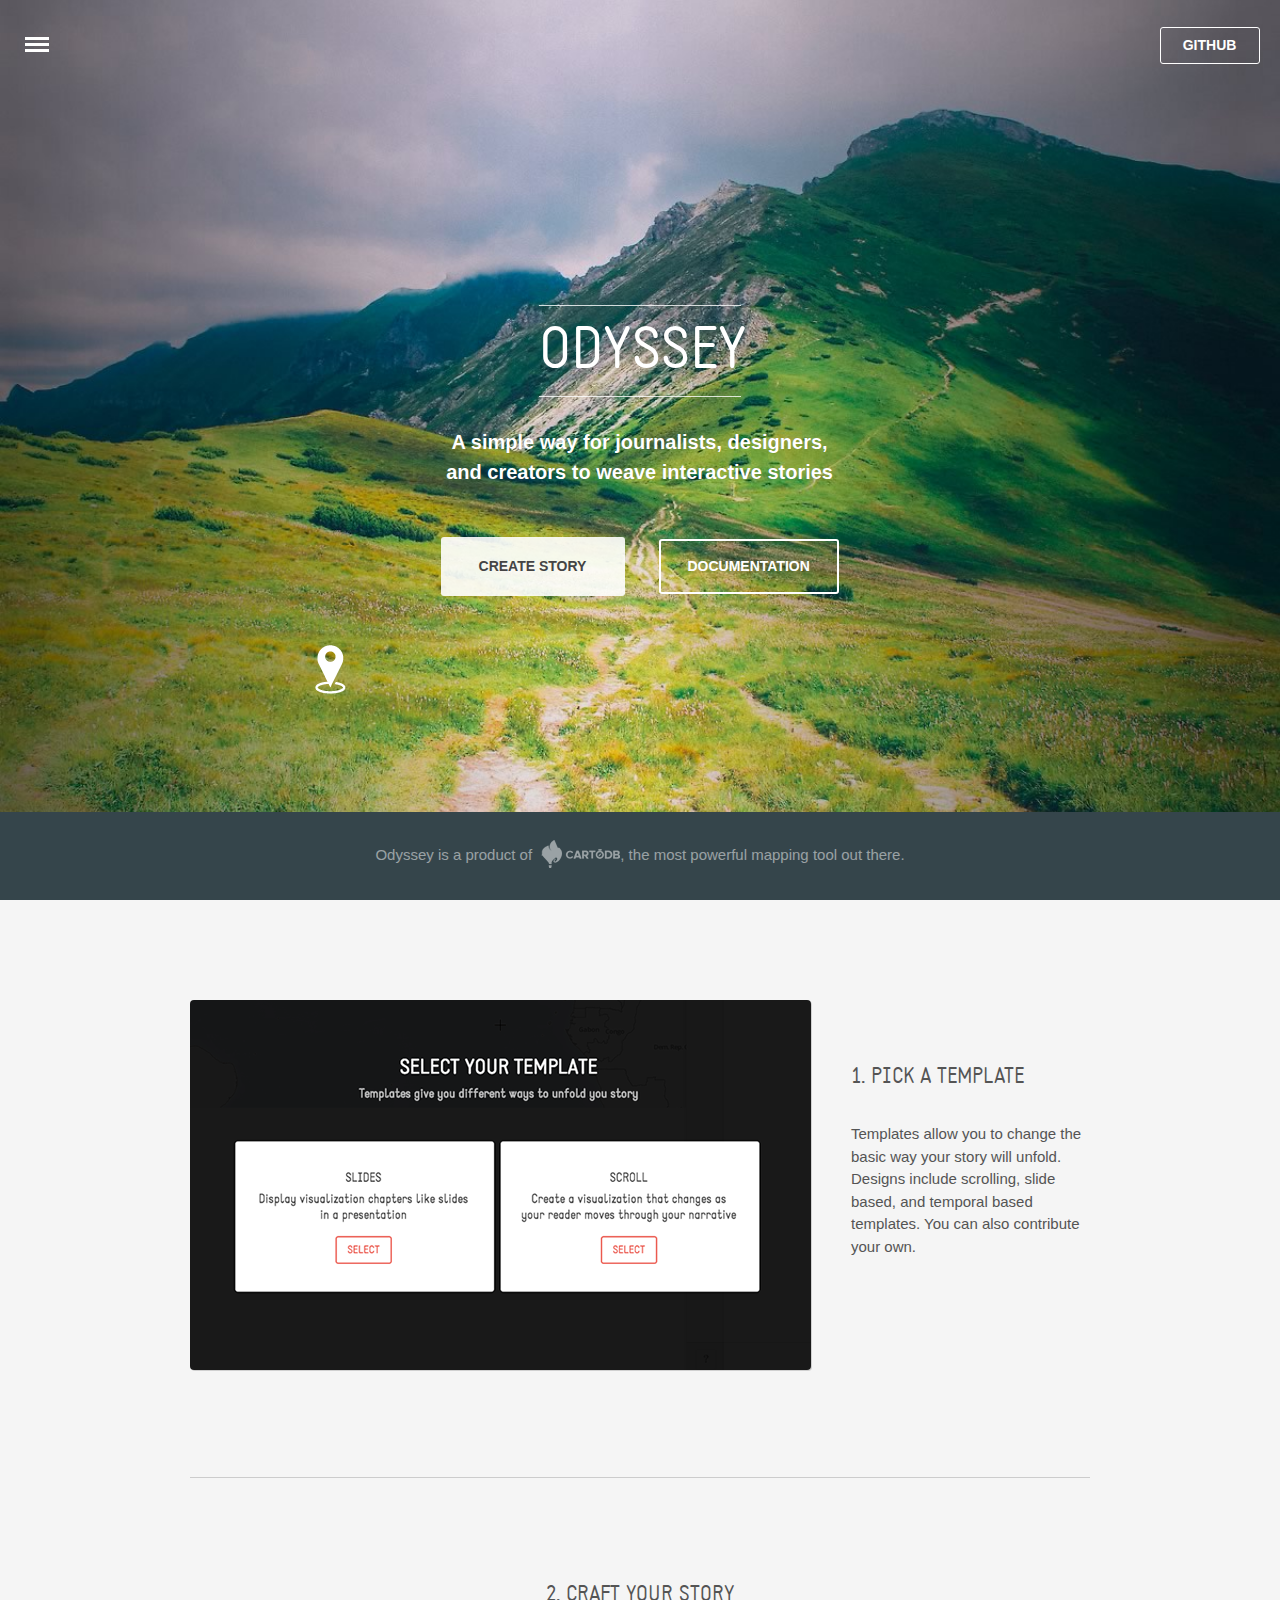
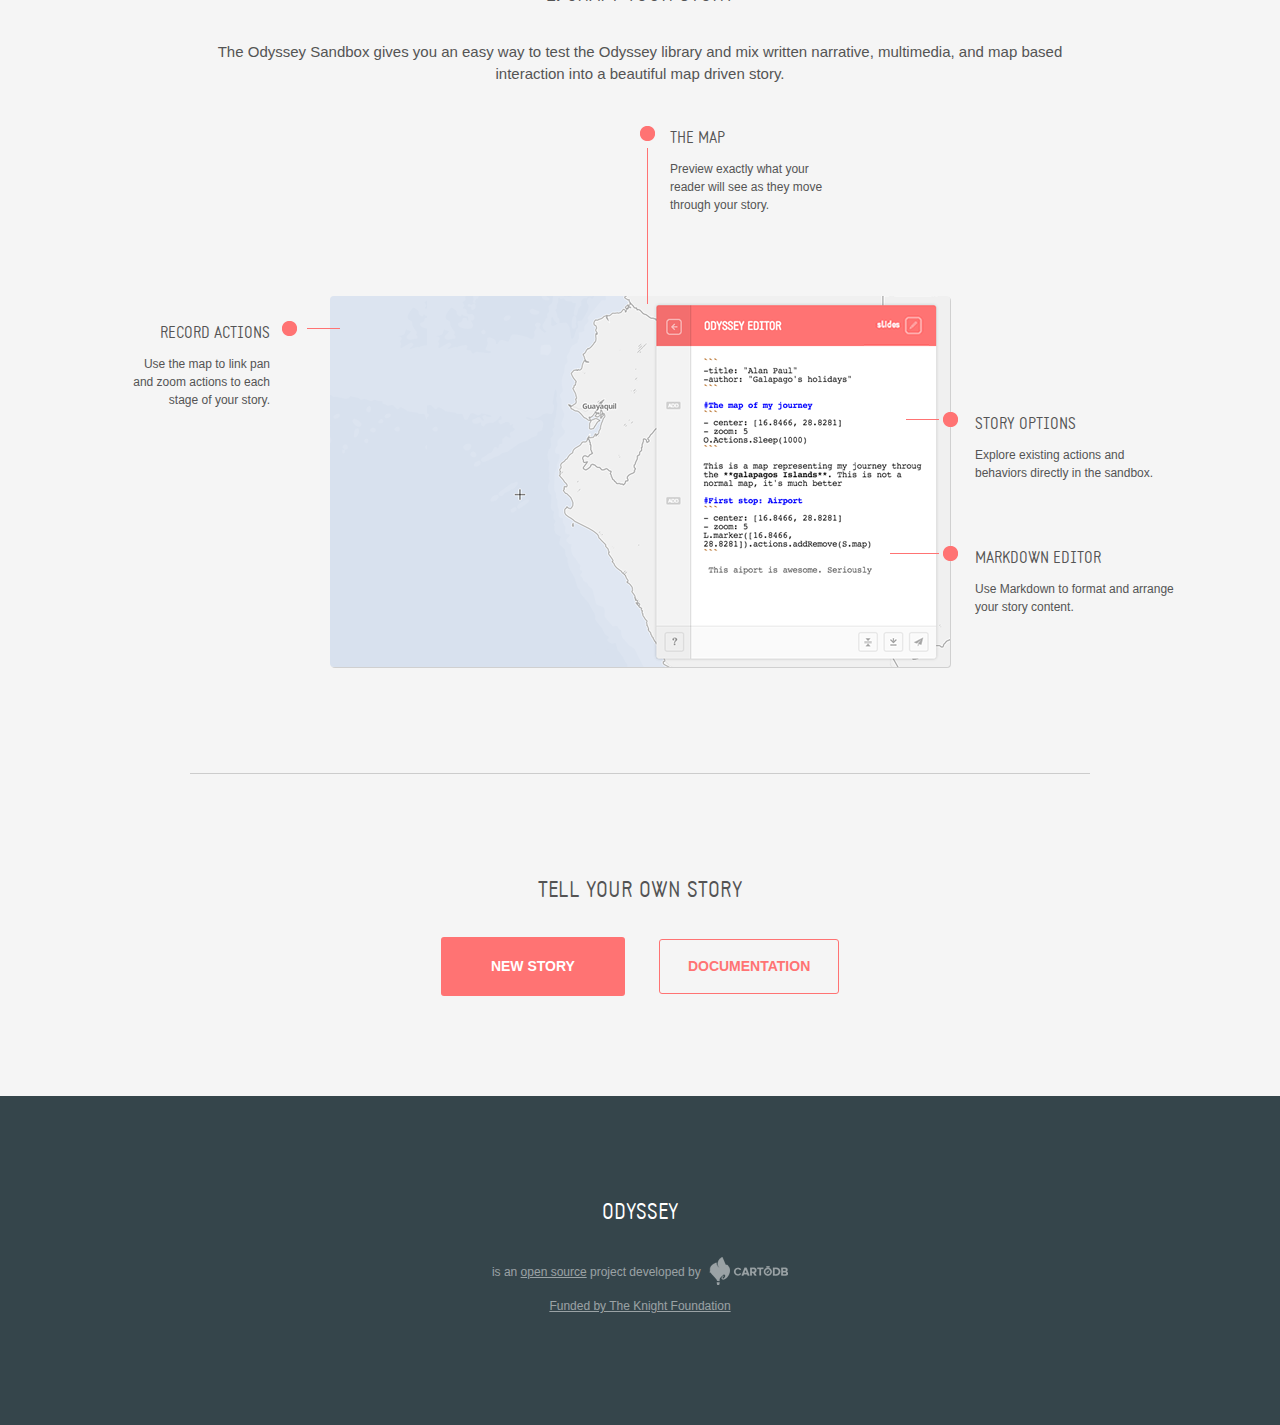
==== index.html @ 5d6cf9c7 "initial thefteded site" ====
<!DOCTYPE html>
<!--[if lt IE 7]>      <html class="no-js lt-ie9 lt-ie8 lt-ie7"> <![endif]-->
<!--[if IE 7]>         <html class="no-js lt-ie9 lt-ie8"> <![endif]-->
<!--[if IE 8]>         <html class="no-js lt-ie9"> <![endif]-->
<!--[if gt IE 8]><!--> <html class="no-js"> <!--<![endif]-->
<head>
  <meta charset="utf-8">
  <meta http-equiv="X-UA-Compatible" content="IE=edge">
  <title>Odyssey.js</title>
  <meta name="viewport" content="width=device-width, initial-scale=1.0">
  <meta name="description" content="Built for designers, journalist and non-technical people can tell their stories">
  <link rel="canonical" href="index.html">

  <link rel="icon" type="image/x-icon" href='favicon.png' />
  <link rel="icon" type="image/png" href='favicon.png' />

  
    <link rel="stylesheet" href="css/main.css">
  
  <script src='js/vendor/modernizr-2.6.2.min.js'></script>
</head>


<body>
  <div class="offcanvas">
  <div class="offcanvas-inner">
    <div class="offcanvas-collapse">
      <div class="offcanvas-collapse-inner">
        <div class="offcanvas-menu">
          <h3 class="offcanvas-title">Javascript API</h3>
          <ul>
            <li><a href='documentation.1.html#install'>Install</a></li>
            <li><a href='documentation.1.html#quick-start-1'>Quick start</a></li>
            <li><a href='documentation.1.html#story-object'>API</a></li>
          </ul>
        </div>

        <div class="offcanvas-menu">
          <h3 class="offcanvas-title">Sandbox</h3>
          <ul>
            <li><a href='documentation.1.html#quick-start'>Start a new history</a></li>
            <li><a href='documentation.1.html#publish-your-story'>Publish your story</a></li>
            <li><a href='documentation.1.html#save-and-return-to-your-story'>Save your story</a></li>
          </ul>
        </div>
      </div>
    </div>

    <header class="header h-valign" id="header">
      <div class="inner h-valigned">
        <div class="header-animation">
          <span class="point point-01"></span>
          <span class="point point-02"></span>
          <span class="point point-03"></span>
          <span class="point point-highlight"></span>

          <div class="line">
            <svg version="1.1"  xmlns="http://www.w3.org/2000/svg" xmlns:xlink="http://www.w3.org/1999/xlink" x="0px" y="0px" width="177px" height="143px" viewBox="0 0 102.078 68.611" enable-background="new 0 0 102.078 68.611" xml:space="preserve">
              <line class="path" fill="none" stroke-width="1" stroke="#FDFDFE" stroke-linecap="square" stroke-miterlimit="10"  x1="2.482" y1="3.179" x2="100.418" y2="67.521"/>
            </svg>
          </div>

          <div class="line-2">
            <svg version="1.1"  xmlns="http://www.w3.org/2000/svg" xmlns:xlink="http://www.w3.org/1999/xlink" x="0px" y="0px" width="242px" stroke-width="2"  height="236px" viewBox="0 0 242 236" enable-background="new 0 0 242 236" xml:space="preserve">
              <line fill="none" stroke="#FDFDFE" stroke-linecap="square" stroke-miterlimit="10"  x1="0" y1="236" x2="242" y2="0"/>
            </svg>
          </div>
          <div class="line-3">
            <svg version="1.1"  xmlns="http://www.w3.org/2000/svg" xmlns:xlink="http://www.w3.org/1999/xlink" x="0px" y="0px" width="242px" stroke-width="2"  height="236px" viewBox="0 0 242 236" enable-background="new 0 0 242 236" xml:space="preserve">
              <line fill="none" stroke="#FDFDFE" stroke-linecap="square" stroke-miterlimit="10"  x1="0" y1="236" x2="242" y2="0"/>
            </svg>
          </div>
        </div>

        <div class="header-inner inner-l h-valign">
          <a href="http://cartodb.github.io/#menu" class="header-menu menu-link h-valigned"></a>
        </div>

        <div class="header-inner inner-r h-valign">
          <a href="https://github.com/AlliumCepa/webgui/" class="download-link button h-valigned h-valign"><span class="h-valigned hide-mobile">Github</span><span class="h-valigned show-mobile"><i class="i-download"></i></span>
          </a>
        </div>

        <h1 class="site-title">ODYSSEY</h1>
        <p class="site-description">A simple way for journalists, designers,<br />and creators to weave interactive stories </p>
        <p class="site-links">
          <a href='sandbox/sandbox.html' class="button button-l button-primary h-valign"><span class="h-valigned">CREATE STORY</span></a>
          <a href='documentation.1.html' class="button button-l h-valign btn-documentation"><span class="h-valigned">DOCUMENTATION</span></a>
        </p>



      </div>
        <div class="attributions">
          <p>Odyssey is a product of <a href="http://cartodb.com" class="footer-logo"><span>cartodb.com</span></a>, the most powerful mapping tool out there.</p>
        </div>
    </header>

    <nav class="navbar h-valign">
      <div class="inner h-valigned">
        <div class="navbar-inner inner-l h-valign">
          <a href="http://cartodb.github.io/#menu" class="navbar-menu menu-link h-valigned"></a>
        </div>

        <a href="http://cartodb.github.io/" class="navbar-title">ODYSSEY</a>

        <div class="navbar-inner inner-r h-valign">
          <a href="http://github.com/CartoDB/odyssey.js" class="download-link button h-valigned h-valign"><span class="h-valigned hide-mobile">Github</span><span class="h-valigned show-mobile"><i class="i-download"></i></span>
          </a>
        </div>
      </div>
    </nav>

    <div class="content">
      <div class="inner">
        <section class="section" id="choose">
          <div class="col h-lalign">
            <img src="img/choose.png" alt="" />
          </div>

          <div class="col">
            <h2 class="section-title">1. Pick a template</h2>
            <p class="section-description">Templates allow you to change the basic way your story will unfold. Designs include scrolling, slide based, and temporal based templates. You can also contribute your own.</p>
          </div>
        </section>

        <section class="section">
          <h2 class="section-title">2. Craft your story</h2>
          <p class="section-description">The Odyssey Sandbox gives you an easy way to test the Odyssey library and mix written narrative, multimedia, and map based interaction into a beautiful map driven story.</p>
          <div class="tips">
            <img src="img/discover.png" alt="" />

            <ul>
              <li class="tip tip-l">
                <i></i>
                <h3 class="tip-title">Record actions</h3>
                <p class="tip-description">Use the map to link pan and zoom actions to each stage of your story.</p>
              </li>

              <li class="tip tip-t">
                <i></i>
                <h3 class="tip-title">The map</h3>
                <p class="tip-description">Preview exactly what your reader will see as they move through your story.</p>
              </li>

              <li class="tip tip-r">
                <i></i>
                <h3 class="tip-title">Story options</h3>
                <p class="tip-description">Explore existing actions and behaviors directly in the sandbox.</p>
              </li>

              <li class="tip tip-r2">
                <i></i>
                <h3 class="tip-title">Markdown editor</h3>
                <p class="tip-description">Use Markdown to format and arrange your story content.</p>
              </li>
            </ul>
          </div>
        </section>

        <section class="section">
          <h2 class="section-title">Tell your own story</h2>
          <p class="section-links">
            <a href='sandbox/sandbox.html' class="button button-pink button-primary button-l h-valign"><span class="h-valigned">New story</span></a>
            <a href='documentation.1.html' class="button button-pink button-l h-valign"><span class="h-valigned">Documentation</span></a>
            <a href="index.html#"></a>
          </p>
        </section>
      </div>
    </div>

    <div class="footer">
      <div class="inner">
        <h3 class="footer-title">Odyssey</h3>
        <p class="footer-description">is an <a href="https://github.com/CartoDB/odyssey.js">open source</a> project developed by <a href="http://cartodb.com" class="footer-logo"><span>cartodb.com</span></a></p>
        <p class="footer-description"><a href="http://blog.cartodb.com/post/74281376414/knight-helps-us-advance-map-based-storytelling">Funded by The Knight Foundation</a></p>
      </div>
    </div>
  </div>
</div>


  <script src='js/vendor/jquery-1.11.1.min.js'></script>
  <script src='js/vendor/underscore-min.js'></script>
  <script src='js/vendor/backbone-min.js'></script>
  <script src='js/main.js'></script>

  <script>
    $(function() {
      window.home = new Home();
    });
  </script>

  <script>
    (function(i,s,o,g,r,a,m){i['GoogleAnalyticsObject']=r;i[r]=i[r]||function(){
    (i[r].q=i[r].q||[]).push(arguments)},i[r].l=1*new Date();a=s.createElement(o),
    m=s.getElementsByTagName(o)[0];a.async=1;a.src=g;m.parentNode.insertBefore(a,m)
    })(window,document,'script','//www.google-analytics.com/analytics.js','ga');

    ga('create', 'UA-20934186-21', 'cartodb.github.io');
    ga('send', 'pageview');
  </script>

  <script>
    window.addEventListener("load", function load(event){
      var header = document.querySelector("#header");
      var intFrameHeight = window.innerHeight;
      header.style.height=intFrameHeight+'px';
    });

    window.addEventListener("resize", function load(event){
      var header = document.querySelector("#header");
      var intFrameHeight = window.innerHeight;
      header.style.height=intFrameHeight+'px';
    });
  </script>
</body>
</html>
---- css/main.css ----
html,body,div,span,applet,object,iframe,h1,h2,h3,h4,h5,h6,p,blockquote,pre,a,abbr,acronym,address,big,cite,code,del,dfn,em,img,ins,kbd,q,s,samp,small,strike,strong,sub,sup,tt,var,b,u,i,center,dl,dt,dd,ol,ul,li,fieldset,form,label,legend,table,caption,tbody,tfoot,thead,tr,th,td,article,aside,canvas,details,embed,figure,figcaption,footer,header,hgroup,menu,nav,output,ruby,section,summary,time,mark,audio,video{margin:0;padding:0;border:0;font:inherit;font-size:100%;vertical-align:baseline}html{line-height:1}ol,ul{list-style:none}table{border-collapse:collapse;border-spacing:0}caption,th,td{text-align:left;font-weight:normal;vertical-align:middle}q,blockquote{quotes:none}q:before,q:after,blockquote:before,blockquote:after{content:"";content:none}a img{border:none}article,aside,details,figcaption,figure,footer,header,hgroup,menu,nav,section,summary{display:block}@font-face{font-family:'Proxima Nova Lt';src:url("../fonts/ProximaNova-LightItalic.eot");src:url("../fonts/ProximaNova-LightItalic.eot%3F") format("embedded-opentype"),url("../fonts/ProximaNova-LightItalic.woff") format("woff"),url("../fonts/ProximaNova-LightItalic.ttf") format("truetype"),url("../fonts/ProximaNova-LightItalic.svg") format("svg");font-style:italic;font-weight:200}@font-face{font-family:'Proxima Nova Th';src:url("../fonts/ProximaNova-Extrabold.eot");src:url("../fonts/ProximaNova-Extrabold.eot%3F") format("embedded-opentype"),url("../fonts/ProximaNova-Extrabold.woff") format("woff"),url("../fonts/ProximaNova-Extrabold.ttf") format("truetype"),url("../fonts/ProximaNova-Extrabold.svg") format("svg");font-style:normal;font-weight:700}@font-face{font-family:'Proxima Nova Sb';src:url("../fonts/ProximaNova-Semibold.eot");src:url("../fonts/ProximaNova-Semibold.eot%3F") format("embedded-opentype"),url("../fonts/ProximaNova-Semibold.woff") format("woff"),url("../fonts/ProximaNova-Semibold.ttf") format("truetype"),url("../fonts/ProximaNova-Semibold.svg") format("svg");font-style:normal;font-weight:700}@font-face{font-family:'Proxima Nova Rg';src:url("../fonts/ProximaNova-Bold.eot");src:url("../fonts/ProximaNova-Bold.eot%3F") format("embedded-opentype"),url("../fonts/ProximaNova-Bold.woff") format("woff"),url("../fonts/ProximaNova-Bold.ttf") format("truetype"),url("../fonts/ProximaNova-Bold.svg") format("svg");font-style:normal;font-weight:700}@font-face{font-family:'Proxima Nova Rg';src:url("../fonts/ProximaNova-Regular.eot");src:url("../fonts/ProximaNova-Regular.eot%3F") format("embedded-opentype"),url("../fonts/ProximaNova-Regular.woff") format("woff"),url("../fonts/ProximaNova-Regular.ttf") format("truetype"),url("../fonts/ProximaNova-Regular.svg") format("svg");font-style:normal;font-weight:400}@font-face{font-family:'Proxima Nova Lt';src:url("../fonts/ProximaNova-Light.eot");src:url("../fonts/ProximaNova-Light.eot%3F") format("embedded-opentype"),url("../fonts/ProximaNova-Light.woff") format("woff"),url("../fonts/ProximaNova-Light.ttf") format("truetype"),url("../fonts/ProximaNova-Light.svg") format("svg");font-style:normal;font-weight:200}@font-face{font-family:'staticregular';src:url("../fonts/static-webfont.eot");src:url("../fonts/static-webfont.eot%3F") format("embedded-opentype"),url("../fonts/static-webfont.woff") format("woff"),url("../fonts/static-webfont.ttf") format("truetype"),url("../fonts/static-webfont.svg") format("svg");font-weight:normal;font-style:normal}*,*:before,*:after{-moz-box-sizing:border-box;-webkit-box-sizing:border-box;box-sizing:border-box}.section:before,.section:after{content:".";display:block;height:0;overflow:hidden}.section:after{clear:both}.section{zoom:1}.button,.offcanvas-title,.navbar-title,.site-title,.section-title,.footer-title,.tip-title{font-family:staticregular;font-weight:400;text-transform:uppercase}.h-valign:before{display:inline-block;vertical-align:middle;content:"";height:100%;margin-left:-5px}.h-valigned{display:inline-block;vertical-align:middle;margin-left:5px}.h-lalign{float:left}.h-ralign{float:right}.i-download{display:block;width:33px;height:33px;background:url("../img/icons/download.png")}.i-download:hover{background:url("../img/icons/download-hover.png") no-repeat}.button{display:inline-block;width:108px;height:37px;border:1px solid #fff;font-size:14px;color:#fff;font-family:"Helvetica Neu", Helvetica;font-weight:bold;text-align:center;text-decoration:none;-webkit-border-radius:3px;-moz-border-radius:3px;-ms-border-radius:3px;-o-border-radius:3px;border-radius:3px;-webkit-transition:all 0.15s ease-out;-moz-transition:all 0.15s ease-out;-ms-transition:all 0.15s ease-out;-o-transition:all 0.15s ease-out;transition:all 0.15s ease-out}.button.download-link{width:100px}.button:hover,.button.button-primary{background:#fff;color:#444}.button.button-primary{height:36px;width:112px;border:0;background:rgba(255,255,255,0.9);color:#444}.button.button-primary.button-l{width:184px;height:59px}.button.button-primary:hover{background:#fff}.button.button-primary:hover{background:#fff}.button.button-l{width:180px;height:55px}.button.btn-documentation{border:2px solid #fff}.button+.button{margin-left:30px}.button.button-pink{border-color:#FF7373;color:#FF7373}.button.button-pink:hover{background:#FF7373;color:#fff}.button.button-pink.button-primary{background:#FF7373;color:#fff}.button.button-pink.button-primary:hover{background:#ff5a5a}.header-inner,.navbar-inner{position:absolute;top:0;height:90px}.inner-l{left:20px}.inner-r{right:20px}@media (max-width: 640px){.button.download-link{width:37px}.show-mobile{display:inline-block}.hide-mobile{display:none}}@media (min-width: 640px){.show-mobile{display:none}.hide-mobile{display:inline-block}}.margin-top-s{margin-top:16px}body{text-rendering:optimizeLegibility;-webkit-text-rendering:optimizeLegibility;-webkit-font-smoothing:antialiased;min-width:320px;font:15px/1.5 "Helvetica Neue", Helvetica, Arial, sans-serif;text-align:center;background:#111;color:#545454}.inner{max-width:940px;padding:0 20px;margin:0 auto}.offcanvas{position:relative;overflow:hidden;width:100%}.offcanvas.active .offcanvas-inner,.offcanvas.active .navbar{left:240px}.offcanvas-inner{position:relative;left:0;width:100%;background:#fff;-webkit-transition:all 0.15s ease-out;-moz-transition:all 0.15s ease-out;-ms-transition:all 0.15s ease-out;-o-transition:all 0.15s ease-out;transition:all 0.15s ease-out}.offcanvas-collapse{position:absolute;top:0;padding:30px 20px;text-align:left;font-size:14px;color:#fff}.active .offcanvas-collapse-inner{z-index:2}.offcanvas-collapse-inner{position:fixed;top:47px;left:20px;width:200px;z-index:-1}.offcanvas-menu{margin-bottom:100px}.offcanvas-menu li{margin-bottom:10px}.offcanvas-menu li:last-child{margin-bottom:0}.offcanvas-menu li a{text-decoration:none;color:#eee;color:rgba(255,255,255,0.9)}.offcanvas-menu li a:hover{color:#fff}.offcanvas-title{margin-bottom:10px;font-size:20px;text-transform:none}.offcanvas-title:before{content:"";display:block;position:relative;top:-10px;width:75px;height:1px;background:rgba(255,255,255,0.4)}.header{position:relative;height:600px;background:url("../img/header-bkg.jpg") center;color:#fff;-webkit-background-size:cover;-moz-background-size:cover;-ms-background-size:cover;-o-background-size:cover;background-size:cover}.header .inner{max-width:640px}.header .site-links{position:relative;z-index:4}@-webkit-keyframes bounceInDown{0%{opacity:0;-webkit-transform:translateY(-2000px);transform:translateY(-2000px)}100%{-webkit-transform:translateY(0);transform:translateY(0)}}@keyframes bounceInDown{0%{opacity:0;-webkit-transform:translateY(-2000px);-ms-transform:translateY(-2000px);transform:translateY(-2000px)}60%{opacity:1;-webkit-transform:translateY(30px);-ms-transform:translateY(30px);transform:translateY(30px)}80%{-webkit-transform:translateY(-10px);-ms-transform:translateY(-10px);transform:translateY(-10px)}100%{-webkit-transform:translateY(0);-ms-transform:translateY(0);transform:translateY(0)}}@-webkit-keyframes bounceIn{0%{opacity:0;-webkit-transform:scale(0.3);transform:scale(0.3)}100%{opacity:.8;-webkit-transform:scale(1);transform:scale(1)}}@keyframes bounceIn{0%{opacity:0;-webkit-transform:scale(0.3);-ms-transform:scale(0.3);transform:scale(0.3)}100%{opacity:.8;-webkit-transform:scale(1);-ms-transform:scale(1);transform:scale(1)}}.header-animation{position:absolute;top:0;right:0;bottom:0;left:0;pointer-events:none}.header-animation .point{border:2px solid rgba(255,255,255,0.5);border-radius:50%;background:rgba(255,255,255,0.3);display:inline-block;position:absolute;opacity:0}.header-animation .point-01{width:36px;height:36px;left:496px;bottom:70px;animation-duration:.5s;animation-name:bounceIn;animation-fill-mode:forwards;animation-delay:1.3s;-webkit-animation-duration:.5s;-webkit-animation-name:bounceIn;-webkit-animation-fill-mode:forwards;-webkit-animation-delay:1.3s}.header-animation .point-02{width:26px;height:26px;left:765px;bottom:316px;animation-duration:.5s;animation-name:bounceIn;animation-fill-mode:forwards;animation-delay:2.2s;-webkit-animation-duration:.5s;-webkit-animation-name:bounceIn;-webkit-animation-fill-mode:forwards;-webkit-animation-delay:2.2s}.header-animation .point-03{width:18px;height:18px;left:987px;bottom:524px;animation-duration:.5s;animation-name:bounceIn;animation-fill-mode:forwards;animation-delay:3s;-webkit-animation-duration:.5s;-webkit-animation-name:bounceIn;-webkit-animation-fill-mode:forwards;-webkit-animation-delay:3s}.header-animation .point-04{width:12px;height:12px;left:830px;top:200px;animation-duration:.5s;animation-name:bounceIn;animation-fill-mode:forwards;animation-delay:3.8s;-webkit-animation-duration:.5s;-webkit-animation-name:bounceIn;-webkit-animation-fill-mode:forwards;-webkit-animation-delay:3.8s}.header-animation .point-highlight{opacity:1;width:31px;height:49px;border:0;background-color:transparent;background:url("../img/icon-highlight.png") no-repeat;border-radius:0;left:315px;bottom:206px;animation-duration:1s;animation-name:bounceInDown;animation-fill-mode:forwards;animation-delay:.3s;-webkit-animation-duration:1s;-webkit-animation-name:bounceInDown;-webkit-animation-fill-mode:forwards;-webkit-animation-delay:.3s}@-webkit-keyframes fadeInLeft{0%{width:0}100%{width:174px}}@keyframes fadeInLeft{0%{width:0}100%{width:174px}}@-webkit-keyframes fadeInLeftbis{0%{width:0}100%{width:238px}}@keyframes fadeInLeftbis{0%{width:0}100%{width:238px}}@-webkit-keyframes fadeInLeftthird{0%{width:0}100%{width:238px}}@keyframes fadeInLeftthird{0%{width:0}100%{width:238px}}.line{height:200px;width:0;position:absolute;left:328px;bottom:25px;overflow:hidden;opacity:.3;-webkit-animation-name:fadeInLeft;-webkit-animation-duration:.5s;-webkit-animation-fill-mode:forwards;-webkit-animation-timing-function:linear;-webkit-animation-delay:1.2s;animation-name:fadeInLeft;animation-duration:.5s;animation-fill-mode:forwards;animation-timing-function:linear;animation-delay:1.2s}.line-2{height:236px;width:0;opacity:.3;animation-fill-mode:forwards;position:absolute;left:530px;bottom:88px;overflow:hidden;-webkit-animation-name:fadeInLeftbis;-webkit-animation-timing-function:linear;-webkit-animation-duration:.5s;-webkit-animation-fill-mode:forwards;-webkit-animation-delay:1.8s;animation-timing-function:linear;animation-name:fadeInLeftbis;animation-duration:.5s;animation-delay:1.8s}.line-3{height:200px;width:0;opacity:.3;position:absolute;left:752px;bottom:334px;overflow:hidden;-webkit-animation-name:fadeInLeftthird;-webkit-animation-timing-function:linear;-webkit-animation-duration:.5s;-webkit-animation-fill-mode:forwards;-webkit-animation-delay:2.6s;animation-timing-function:linear;animation-name:fadeInLeftthird;animation-duration:.5s;animation-fill-mode:forwards;animation-delay:2.6s}.line-4{height:200px;width:0;opacity:.3;position:absolute;right:470px;top:190px;overflow:hidden;-webkit-animation-name:fadeInLeftfourth;-webkit-animation-timing-function:linear;-webkit-animation-duration:.5s;-webkit-animation-fill-mode:forwards;-webkit-direction:reverse;-webkit-animation-delay:3.5s;animation-timing-function:linear;animation-name:fadeInLeftfourth;animation-duration:.5s;animation-fill-mode:forwards;animation-direction:reverse;animation-delay:3.5s}.line-4 svg{position:absolute;right:0;bottom:70px}.site-title{display:inline-block;width:202px;margin-bottom:30px;border:1px solid #ccc;border:1px solid rgba(255,255,255,0.8);border-right:0;border-left:0}.site-description{margin-bottom:50px;font-weight:bold;font-size:20px;text-shadow:0 0 0 rgba(0,0,0,0.4)}.navbar{position:fixed;z-index:1;top:-90px;left:0;height:90px;width:100%;background:#35454B;-webkit-transition:all 0.15s ease-out;-moz-transition:all 0.15s ease-out;-ms-transition:all 0.15s ease-out;-o-transition:all 0.15s ease-out;transition:all 0.15s ease-out}.navbar-title{font-size:40px;color:#fff;text-decoration:none}.menu-link{width:24px;height:16px;background:url("../img/menu-bkg.png")}.site-title{font-size:60px;color:#fff}.content{overflow:hidden;background:#f5f5f5}.section{padding:100px 0}.section+.section{border-top:1px solid rgba(53,69,75,0.2);border-top:1px solid #ccc}.section img{max-width:100%;box-shadow:1px 1px 0px rgba(0,0,0,0.15);border-radius:4px}.section-title,.footer-title{margin-bottom:30px;font-size:22px}#choose{text-align:left}#choose img{margin-right:40px}#choose .section-title,#choose .footer-title{margin-top:60px}.tips{display:inline-block;position:relative;max-width:620px;margin-top:210px;font-size:12px}.tip-title{margin-bottom:10px;font-size:16px}.tip-l{position:absolute;top:25px;left:-200px;width:140px;text-align:right}.tip-l i{position:absolute;right:-70px;display:block;width:58px;height:15px;background:url("../img/tips/tip-l.png") center}.tip-t{position:absolute;top:-170px;left:50%;height:178px;width:200px;padding-left:30px;text-align:left}.tip-t i{position:absolute;left:0;display:block;width:15px;height:178px;background:url("../img/tips/tip-t.png") top center}.tip-r{position:absolute;top:116px;right:-225px;width:200px;text-align:left}.tip-r i{position:absolute;left:-70px;display:block;width:53px;height:15px;background:url("../img/tips/tip-r.png") center}.tip-r2{position:absolute;top:250px;right:-225px;width:200px;text-align:left}.tip-r2 i{position:absolute;left:-86px;display:block;width:69px;height:15px;background:url("../img/tips/tip-r2.png") center}.footer{padding:100px 0;font-size:12px;background:#35454B;color:#999;color:rgba(255,255,255,0.5)}.footer-logo{display:inline-block;position:relative;top:-2px;margin-left:5px;width:79px;height:28px;background:url("../img/footer-logo.png") center;vertical-align:middle}.footer-logo span{display:none}.footer-title{color:#fff}.footer-description{margin-bottom:10px}.footer-description a{color:#999;color:rgba(255,255,255,0.5)}.attributions{position:absolute;left:0;bottom:0;right:0;background:#35454B;padding:30px;text-align:center;color:#999;color:rgba(255,255,255,0.5)}.attributions a{color:#fff;text-decoration:underline}@media (max-width: 880px){.col{display:block;width:100%;text-align:center}.col img{margin:0 auto 60px}}@media (max-width: 640px){.button.download-link{width:37px}.tips{margin-top:60px}.tips img{margin-bottom:30px}.tip{position:static;width:100%;height:auto;padding:0;margin:0 0 60px;text-align:center}.tip:first-child .tip-title:before{display:none}.tip .tip-title:before{content:"";display:block;position:relative;top:-30px;width:75px;height:1px;margin:0 auto;background:#ccc}.tip i{display:none}.site-links .button.button-l,.section-links .button.button-l{display:block;width:100%;margin:0 0 10px}}@media (max-width: 1000px){.header-animation{margin-left:-20%}}@media (max-width: 840px){.header-animation{margin-left:-35%}}@media (max-width: 500px){.header .inner{margin-left:0;margin-right:0}.header-animation{margin-left:-58%}.site-description{margin-bottom:30px;font-size:14px}.header-inner,.navbar-inner{height:70px}.inner-l{left:20px}.inner-r{right:25px}.site-title{margin-top:100px}.navbar{height:72px}.navbar-title{font-size:24px}.content .inner{margin-left:15px;margin-right:15px}.col img{margin-bottom:20px}.section{padding:50px 0}.tips li:last-child{margin-bottom:0}}@media (max-width: 360px){.header-animation{display:none}}
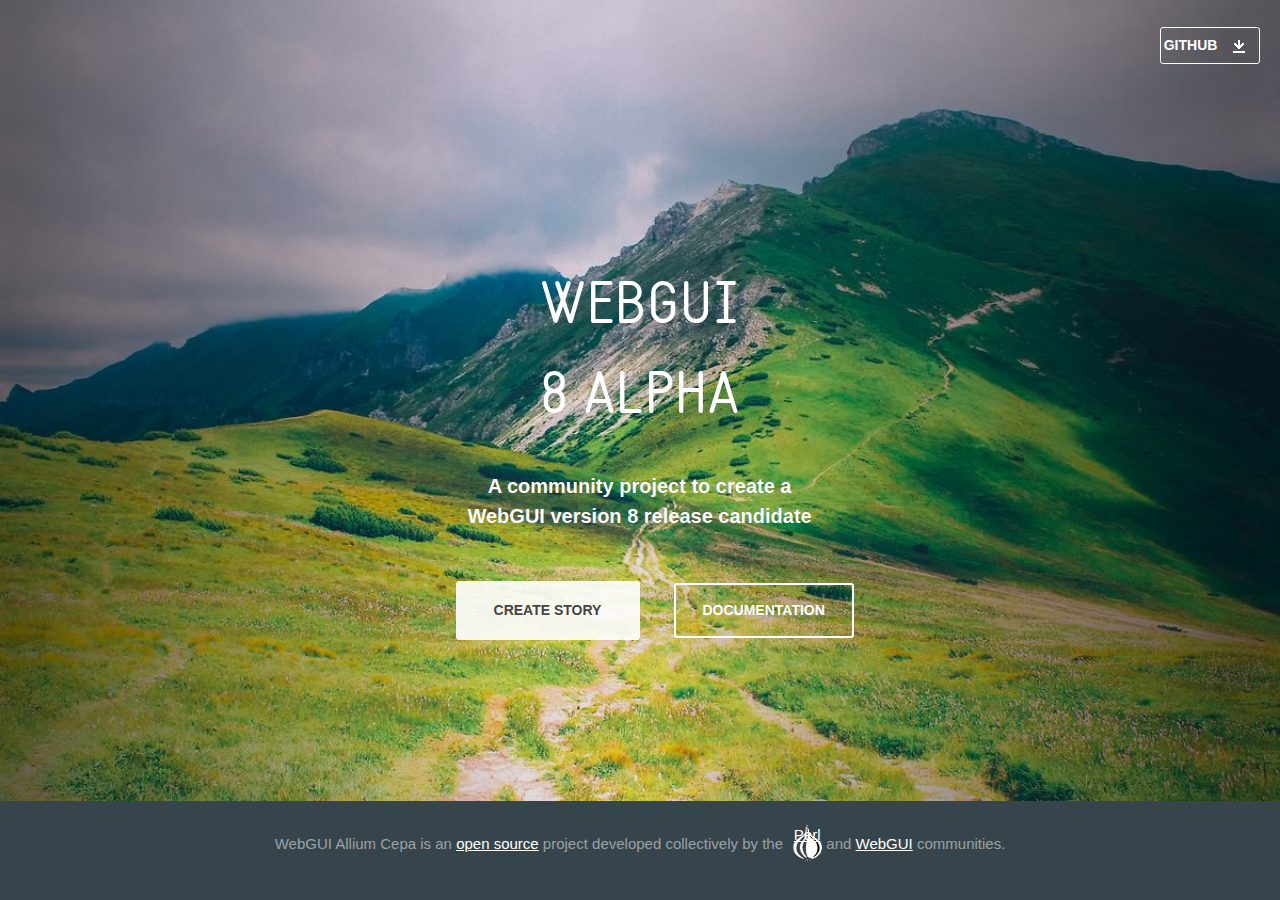
==== commit 2344f19b: "replaced most links/wording; cut it down to one page without scroll; an example of a section is comm" ====
--- a/index.html
+++ b/index.html
@@ -24,65 +24,17 @@
 <body>
   <div class="offcanvas">
   <div class="offcanvas-inner">
-    <div class="offcanvas-collapse">
-      <div class="offcanvas-collapse-inner">
-        <div class="offcanvas-menu">
-          <h3 class="offcanvas-title">Javascript API</h3>
-          <ul>
-            <li><a href='documentation.1.html#install'>Install</a></li>
-            <li><a href='documentation.1.html#quick-start-1'>Quick start</a></li>
-            <li><a href='documentation.1.html#story-object'>API</a></li>
-          </ul>
-        </div>
-
-        <div class="offcanvas-menu">
-          <h3 class="offcanvas-title">Sandbox</h3>
-          <ul>
-            <li><a href='documentation.1.html#quick-start'>Start a new history</a></li>
-            <li><a href='documentation.1.html#publish-your-story'>Publish your story</a></li>
-            <li><a href='documentation.1.html#save-and-return-to-your-story'>Save your story</a></li>
-          </ul>
-        </div>
-      </div>
-    </div>
 
     <header class="header h-valign" id="header">
       <div class="inner h-valigned">
-        <div class="header-animation">
-          <span class="point point-01"></span>
-          <span class="point point-02"></span>
-          <span class="point point-03"></span>
-          <span class="point point-highlight"></span>
-
-          <div class="line">
-            <svg version="1.1"  xmlns="http://www.w3.org/2000/svg" xmlns:xlink="http://www.w3.org/1999/xlink" x="0px" y="0px" width="177px" height="143px" viewBox="0 0 102.078 68.611" enable-background="new 0 0 102.078 68.611" xml:space="preserve">
-              <line class="path" fill="none" stroke-width="1" stroke="#FDFDFE" stroke-linecap="square" stroke-miterlimit="10"  x1="2.482" y1="3.179" x2="100.418" y2="67.521"/>
-            </svg>
-          </div>
-
-          <div class="line-2">
-            <svg version="1.1"  xmlns="http://www.w3.org/2000/svg" xmlns:xlink="http://www.w3.org/1999/xlink" x="0px" y="0px" width="242px" stroke-width="2"  height="236px" viewBox="0 0 242 236" enable-background="new 0 0 242 236" xml:space="preserve">
-              <line fill="none" stroke="#FDFDFE" stroke-linecap="square" stroke-miterlimit="10"  x1="0" y1="236" x2="242" y2="0"/>
-            </svg>
-          </div>
-          <div class="line-3">
-            <svg version="1.1"  xmlns="http://www.w3.org/2000/svg" xmlns:xlink="http://www.w3.org/1999/xlink" x="0px" y="0px" width="242px" stroke-width="2"  height="236px" viewBox="0 0 242 236" enable-background="new 0 0 242 236" xml:space="preserve">
-              <line fill="none" stroke="#FDFDFE" stroke-linecap="square" stroke-miterlimit="10"  x1="0" y1="236" x2="242" y2="0"/>
-            </svg>
-          </div>
-        </div>
-
-        <div class="header-inner inner-l h-valign">
-          <a href="http://cartodb.github.io/#menu" class="header-menu menu-link h-valigned"></a>
-        </div>
 
         <div class="header-inner inner-r h-valign">
           <a href="https://github.com/AlliumCepa/webgui/" class="download-link button h-valigned h-valign"><span class="h-valigned hide-mobile">Github</span><span class="h-valigned show-mobile"><i class="i-download"></i></span>
           </a>
         </div>
 
-        <h1 class="site-title">ODYSSEY</h1>
-        <p class="site-description">A simple way for journalists, designers,<br />and creators to weave interactive stories </p>
+        <h1 class="site-title">WebGUI 8 Alpha</h1>
+        <p class="site-description">A community project to create a<br />WebGUI version 8 release candidate</p>
         <p class="site-links">
           <a href='sandbox/sandbox.html' class="button button-l button-primary h-valign"><span class="h-valigned">CREATE STORY</span></a>
           <a href='documentation.1.html' class="button button-l h-valign btn-documentation"><span class="h-valigned">DOCUMENTATION</span></a>
@@ -92,7 +44,9 @@
 
       </div>
         <div class="attributions">
-          <p>Odyssey is a product of <a href="http://cartodb.com" class="footer-logo"><span>cartodb.com</span></a>, the most powerful mapping tool out there.</p>
+        <!-- <h3 class="footer-title">WebGUI Allium Cepa</h3> -->
+        <p class="footer-description"> WebGUI Allium Cepa is an <a href="https://github.com/AlliumCepa/webgui/">open source</a> project developed collectively by the <a href="http://perl.org" class="perl-logo"><span>Perl</span></a> and <a href="http://webgui.org" class="footer-description">WebGUI</a> communities.</p>
+      </div>
         </div>
     </header>
 
@@ -113,69 +67,33 @@
 
     <div class="content">
       <div class="inner">
+
+<!--
         <section class="section" id="choose">
           <div class="col h-lalign">
             <img src="img/choose.png" alt="" />
           </div>
 
           <div class="col">
-            <h2 class="section-title">1. Pick a template</h2>
-            <p class="section-description">Templates allow you to change the basic way your story will unfold. Designs include scrolling, slide based, and temporal based templates. You can also contribute your own.</p>
+            <h2 class="section-title">1. Do first thing</h2>
+            <p class="section-description">Text about doing the first thing</p>
           </div>
         </section>
+  -->
 
-        <section class="section">
-          <h2 class="section-title">2. Craft your story</h2>
-          <p class="section-description">The Odyssey Sandbox gives you an easy way to test the Odyssey library and mix written narrative, multimedia, and map based interaction into a beautiful map driven story.</p>
-          <div class="tips">
-            <img src="img/discover.png" alt="" />
+        <!-- section /sections repeat -->
 
-            <ul>
-              <li class="tip tip-l">
-                <i></i>
-                <h3 class="tip-title">Record actions</h3>
-                <p class="tip-description">Use the map to link pan and zoom actions to each stage of your story.</p>
-              </li>
-
-              <li class="tip tip-t">
-                <i></i>
-                <h3 class="tip-title">The map</h3>
-                <p class="tip-description">Preview exactly what your reader will see as they move through your story.</p>
-              </li>
-
-              <li class="tip tip-r">
-                <i></i>
-                <h3 class="tip-title">Story options</h3>
-                <p class="tip-description">Explore existing actions and behaviors directly in the sandbox.</p>
-              </li>
-
-              <li class="tip tip-r2">
-                <i></i>
-                <h3 class="tip-title">Markdown editor</h3>
-                <p class="tip-description">Use Markdown to format and arrange your story content.</p>
-              </li>
-            </ul>
-          </div>
-        </section>
-
-        <section class="section">
-          <h2 class="section-title">Tell your own story</h2>
-          <p class="section-links">
-            <a href='sandbox/sandbox.html' class="button button-pink button-primary button-l h-valign"><span class="h-valigned">New story</span></a>
-            <a href='documentation.1.html' class="button button-pink button-l h-valign"><span class="h-valigned">Documentation</span></a>
-            <a href="index.html#"></a>
-          </p>
-        </section>
       </div>
     </div>
 
+<!--
     <div class="footer">
       <div class="inner">
-        <h3 class="footer-title">Odyssey</h3>
-        <p class="footer-description">is an <a href="https://github.com/CartoDB/odyssey.js">open source</a> project developed by <a href="http://cartodb.com" class="footer-logo"><span>cartodb.com</span></a></p>
-        <p class="footer-description"><a href="http://blog.cartodb.com/post/74281376414/knight-helps-us-advance-map-based-storytelling">Funded by The Knight Foundation</a></p>
+        <h3 class="footer-title">WebGUI Allium Cepa</h3>
+        <p class="footer-description">is an <a href="https://github.com/AlliumCepa/webgui/">open source</a> project developed collectively by the <a href="http://perl.org" class="perl-logo"><span>perl.org</span></a> and <a href="http://webgui.org" class="footer-description">WebGUI</a> communities.</p>
       </div>
     </div>
+  -->
   </div>
 </div>
 
@@ -189,16 +107,6 @@
     $(function() {
       window.home = new Home();
     });
-  </script>
-
-  <script>
-    (function(i,s,o,g,r,a,m){i['GoogleAnalyticsObject']=r;i[r]=i[r]||function(){
-    (i[r].q=i[r].q||[]).push(arguments)},i[r].l=1*new Date();a=s.createElement(o),
-    m=s.getElementsByTagName(o)[0];a.async=1;a.src=g;m.parentNode.insertBefore(a,m)
-    })(window,document,'script','//www.google-analytics.com/analytics.js','ga');
-
-    ga('create', 'UA-20934186-21', 'cartodb.github.io');
-    ga('send', 'pageview');
   </script>
 
   <script>
--- a/css/main.css
+++ b/css/main.css
@@ -1 +1,604 @@
-html,body,div,span,applet,object,iframe,h1,h2,h3,h4,h5,h6,p,blockquote,pre,a,abbr,acronym,address,big,cite,code,del,dfn,em,img,ins,kbd,q,s,samp,small,strike,strong,sub,sup,tt,var,b,u,i,center,dl,dt,dd,ol,ul,li,fieldset,form,label,legend,table,caption,tbody,tfoot,thead,tr,th,td,article,aside,canvas,details,embed,figure,figcaption,footer,header,hgroup,menu,nav,output,ruby,section,summary,time,mark,audio,video{margin:0;padding:0;border:0;font:inherit;font-size:100%;vertical-align:baseline}html{line-height:1}ol,ul{list-style:none}table{border-collapse:collapse;border-spacing:0}caption,th,td{text-align:left;font-weight:normal;vertical-align:middle}q,blockquote{quotes:none}q:before,q:after,blockquote:before,blockquote:after{content:"";content:none}a img{border:none}article,aside,details,figcaption,figure,footer,header,hgroup,menu,nav,section,summary{display:block}@font-face{font-family:'Proxima Nova Lt';src:url("../fonts/ProximaNova-LightItalic.eot");src:url("../fonts/ProximaNova-LightItalic.eot%3F") format("embedded-opentype"),url("../fonts/ProximaNova-LightItalic.woff") format("woff"),url("../fonts/ProximaNova-LightItalic.ttf") format("truetype"),url("../fonts/ProximaNova-LightItalic.svg") format("svg");font-style:italic;font-weight:200}@font-face{font-family:'Proxima Nova Th';src:url("../fonts/ProximaNova-Extrabold.eot");src:url("../fonts/ProximaNova-Extrabold.eot%3F") format("embedded-opentype"),url("../fonts/ProximaNova-Extrabold.woff") format("woff"),url("../fonts/ProximaNova-Extrabold.ttf") format("truetype"),url("../fonts/ProximaNova-Extrabold.svg") format("svg");font-style:normal;font-weight:700}@font-face{font-family:'Proxima Nova Sb';src:url("../fonts/ProximaNova-Semibold.eot");src:url("../fonts/ProximaNova-Semibold.eot%3F") format("embedded-opentype"),url("../fonts/ProximaNova-Semibold.woff") format("woff"),url("../fonts/ProximaNova-Semibold.ttf") format("truetype"),url("../fonts/ProximaNova-Semibold.svg") format("svg");font-style:normal;font-weight:700}@font-face{font-family:'Proxima Nova Rg';src:url("../fonts/ProximaNova-Bold.eot");src:url("../fonts/ProximaNova-Bold.eot%3F") format("embedded-opentype"),url("../fonts/ProximaNova-Bold.woff") format("woff"),url("../fonts/ProximaNova-Bold.ttf") format("truetype"),url("../fonts/ProximaNova-Bold.svg") format("svg");font-style:normal;font-weight:700}@font-face{font-family:'Proxima Nova Rg';src:url("../fonts/ProximaNova-Regular.eot");src:url("../fonts/ProximaNova-Regular.eot%3F") format("embedded-opentype"),url("../fonts/ProximaNova-Regular.woff") format("woff"),url("../fonts/ProximaNova-Regular.ttf") format("truetype"),url("../fonts/ProximaNova-Regular.svg") format("svg");font-style:normal;font-weight:400}@font-face{font-family:'Proxima Nova Lt';src:url("../fonts/ProximaNova-Light.eot");src:url("../fonts/ProximaNova-Light.eot%3F") format("embedded-opentype"),url("../fonts/ProximaNova-Light.woff") format("woff"),url("../fonts/ProximaNova-Light.ttf") format("truetype"),url("../fonts/ProximaNova-Light.svg") format("svg");font-style:normal;font-weight:200}@font-face{font-family:'staticregular';src:url("../fonts/static-webfont.eot");src:url("../fonts/static-webfont.eot%3F") format("embedded-opentype"),url("../fonts/static-webfont.woff") format("woff"),url("../fonts/static-webfont.ttf") format("truetype"),url("../fonts/static-webfont.svg") format("svg");font-weight:normal;font-style:normal}*,*:before,*:after{-moz-box-sizing:border-box;-webkit-box-sizing:border-box;box-sizing:border-box}.section:before,.section:after{content:".";display:block;height:0;overflow:hidden}.section:after{clear:both}.section{zoom:1}.button,.offcanvas-title,.navbar-title,.site-title,.section-title,.footer-title,.tip-title{font-family:staticregular;font-weight:400;text-transform:uppercase}.h-valign:before{display:inline-block;vertical-align:middle;content:"";height:100%;margin-left:-5px}.h-valigned{display:inline-block;vertical-align:middle;margin-left:5px}.h-lalign{float:left}.h-ralign{float:right}.i-download{display:block;width:33px;height:33px;background:url("../img/icons/download.png")}.i-download:hover{background:url("../img/icons/download-hover.png") no-repeat}.button{display:inline-block;width:108px;height:37px;border:1px solid #fff;font-size:14px;color:#fff;font-family:"Helvetica Neu", Helvetica;font-weight:bold;text-align:center;text-decoration:none;-webkit-border-radius:3px;-moz-border-radius:3px;-ms-border-radius:3px;-o-border-radius:3px;border-radius:3px;-webkit-transition:all 0.15s ease-out;-moz-transition:all 0.15s ease-out;-ms-transition:all 0.15s ease-out;-o-transition:all 0.15s ease-out;transition:all 0.15s ease-out}.button.download-link{width:100px}.button:hover,.button.button-primary{background:#fff;color:#444}.button.button-primary{height:36px;width:112px;border:0;background:rgba(255,255,255,0.9);color:#444}.button.button-primary.button-l{width:184px;height:59px}.button.button-primary:hover{background:#fff}.button.button-primary:hover{background:#fff}.button.button-l{width:180px;height:55px}.button.btn-documentation{border:2px solid #fff}.button+.button{margin-left:30px}.button.button-pink{border-color:#FF7373;color:#FF7373}.button.button-pink:hover{background:#FF7373;color:#fff}.button.button-pink.button-primary{background:#FF7373;color:#fff}.button.button-pink.button-primary:hover{background:#ff5a5a}.header-inner,.navbar-inner{position:absolute;top:0;height:90px}.inner-l{left:20px}.inner-r{right:20px}@media (max-width: 640px){.button.download-link{width:37px}.show-mobile{display:inline-block}.hide-mobile{display:none}}@media (min-width: 640px){.show-mobile{display:none}.hide-mobile{display:inline-block}}.margin-top-s{margin-top:16px}body{text-rendering:optimizeLegibility;-webkit-text-rendering:optimizeLegibility;-webkit-font-smoothing:antialiased;min-width:320px;font:15px/1.5 "Helvetica Neue", Helvetica, Arial, sans-serif;text-align:center;background:#111;color:#545454}.inner{max-width:940px;padding:0 20px;margin:0 auto}.offcanvas{position:relative;overflow:hidden;width:100%}.offcanvas.active .offcanvas-inner,.offcanvas.active .navbar{left:240px}.offcanvas-inner{position:relative;left:0;width:100%;background:#fff;-webkit-transition:all 0.15s ease-out;-moz-transition:all 0.15s ease-out;-ms-transition:all 0.15s ease-out;-o-transition:all 0.15s ease-out;transition:all 0.15s ease-out}.offcanvas-collapse{position:absolute;top:0;padding:30px 20px;text-align:left;font-size:14px;color:#fff}.active .offcanvas-collapse-inner{z-index:2}.offcanvas-collapse-inner{position:fixed;top:47px;left:20px;width:200px;z-index:-1}.offcanvas-menu{margin-bottom:100px}.offcanvas-menu li{margin-bottom:10px}.offcanvas-menu li:last-child{margin-bottom:0}.offcanvas-menu li a{text-decoration:none;color:#eee;color:rgba(255,255,255,0.9)}.offcanvas-menu li a:hover{color:#fff}.offcanvas-title{margin-bottom:10px;font-size:20px;text-transform:none}.offcanvas-title:before{content:"";display:block;position:relative;top:-10px;width:75px;height:1px;background:rgba(255,255,255,0.4)}.header{position:relative;height:600px;background:url("../img/header-bkg.jpg") center;color:#fff;-webkit-background-size:cover;-moz-background-size:cover;-ms-background-size:cover;-o-background-size:cover;background-size:cover}.header .inner{max-width:640px}.header .site-links{position:relative;z-index:4}@-webkit-keyframes bounceInDown{0%{opacity:0;-webkit-transform:translateY(-2000px);transform:translateY(-2000px)}100%{-webkit-transform:translateY(0);transform:translateY(0)}}@keyframes bounceInDown{0%{opacity:0;-webkit-transform:translateY(-2000px);-ms-transform:translateY(-2000px);transform:translateY(-2000px)}60%{opacity:1;-webkit-transform:translateY(30px);-ms-transform:translateY(30px);transform:translateY(30px)}80%{-webkit-transform:translateY(-10px);-ms-transform:translateY(-10px);transform:translateY(-10px)}100%{-webkit-transform:translateY(0);-ms-transform:translateY(0);transform:translateY(0)}}@-webkit-keyframes bounceIn{0%{opacity:0;-webkit-transform:scale(0.3);transform:scale(0.3)}100%{opacity:.8;-webkit-transform:scale(1);transform:scale(1)}}@keyframes bounceIn{0%{opacity:0;-webkit-transform:scale(0.3);-ms-transform:scale(0.3);transform:scale(0.3)}100%{opacity:.8;-webkit-transform:scale(1);-ms-transform:scale(1);transform:scale(1)}}.header-animation{position:absolute;top:0;right:0;bottom:0;left:0;pointer-events:none}.header-animation .point{border:2px solid rgba(255,255,255,0.5);border-radius:50%;background:rgba(255,255,255,0.3);display:inline-block;position:absolute;opacity:0}.header-animation .point-01{width:36px;height:36px;left:496px;bottom:70px;animation-duration:.5s;animation-name:bounceIn;animation-fill-mode:forwards;animation-delay:1.3s;-webkit-animation-duration:.5s;-webkit-animation-name:bounceIn;-webkit-animation-fill-mode:forwards;-webkit-animation-delay:1.3s}.header-animation .point-02{width:26px;height:26px;left:765px;bottom:316px;animation-duration:.5s;animation-name:bounceIn;animation-fill-mode:forwards;animation-delay:2.2s;-webkit-animation-duration:.5s;-webkit-animation-name:bounceIn;-webkit-animation-fill-mode:forwards;-webkit-animation-delay:2.2s}.header-animation .point-03{width:18px;height:18px;left:987px;bottom:524px;animation-duration:.5s;animation-name:bounceIn;animation-fill-mode:forwards;animation-delay:3s;-webkit-animation-duration:.5s;-webkit-animation-name:bounceIn;-webkit-animation-fill-mode:forwards;-webkit-animation-delay:3s}.header-animation .point-04{width:12px;height:12px;left:830px;top:200px;animation-duration:.5s;animation-name:bounceIn;animation-fill-mode:forwards;animation-delay:3.8s;-webkit-animation-duration:.5s;-webkit-animation-name:bounceIn;-webkit-animation-fill-mode:forwards;-webkit-animation-delay:3.8s}.header-animation .point-highlight{opacity:1;width:31px;height:49px;border:0;background-color:transparent;background:url("../img/icon-highlight.png") no-repeat;border-radius:0;left:315px;bottom:206px;animation-duration:1s;animation-name:bounceInDown;animation-fill-mode:forwards;animation-delay:.3s;-webkit-animation-duration:1s;-webkit-animation-name:bounceInDown;-webkit-animation-fill-mode:forwards;-webkit-animation-delay:.3s}@-webkit-keyframes fadeInLeft{0%{width:0}100%{width:174px}}@keyframes fadeInLeft{0%{width:0}100%{width:174px}}@-webkit-keyframes fadeInLeftbis{0%{width:0}100%{width:238px}}@keyframes fadeInLeftbis{0%{width:0}100%{width:238px}}@-webkit-keyframes fadeInLeftthird{0%{width:0}100%{width:238px}}@keyframes fadeInLeftthird{0%{width:0}100%{width:238px}}.line{height:200px;width:0;position:absolute;left:328px;bottom:25px;overflow:hidden;opacity:.3;-webkit-animation-name:fadeInLeft;-webkit-animation-duration:.5s;-webkit-animation-fill-mode:forwards;-webkit-animation-timing-function:linear;-webkit-animation-delay:1.2s;animation-name:fadeInLeft;animation-duration:.5s;animation-fill-mode:forwards;animation-timing-function:linear;animation-delay:1.2s}.line-2{height:236px;width:0;opacity:.3;animation-fill-mode:forwards;position:absolute;left:530px;bottom:88px;overflow:hidden;-webkit-animation-name:fadeInLeftbis;-webkit-animation-timing-function:linear;-webkit-animation-duration:.5s;-webkit-animation-fill-mode:forwards;-webkit-animation-delay:1.8s;animation-timing-function:linear;animation-name:fadeInLeftbis;animation-duration:.5s;animation-delay:1.8s}.line-3{height:200px;width:0;opacity:.3;position:absolute;left:752px;bottom:334px;overflow:hidden;-webkit-animation-name:fadeInLeftthird;-webkit-animation-timing-function:linear;-webkit-animation-duration:.5s;-webkit-animation-fill-mode:forwards;-webkit-animation-delay:2.6s;animation-timing-function:linear;animation-name:fadeInLeftthird;animation-duration:.5s;animation-fill-mode:forwards;animation-delay:2.6s}.line-4{height:200px;width:0;opacity:.3;position:absolute;right:470px;top:190px;overflow:hidden;-webkit-animation-name:fadeInLeftfourth;-webkit-animation-timing-function:linear;-webkit-animation-duration:.5s;-webkit-animation-fill-mode:forwards;-webkit-direction:reverse;-webkit-animation-delay:3.5s;animation-timing-function:linear;animation-name:fadeInLeftfourth;animation-duration:.5s;animation-fill-mode:forwards;animation-direction:reverse;animation-delay:3.5s}.line-4 svg{position:absolute;right:0;bottom:70px}.site-title{display:inline-block;width:202px;margin-bottom:30px;border:1px solid #ccc;border:1px solid rgba(255,255,255,0.8);border-right:0;border-left:0}.site-description{margin-bottom:50px;font-weight:bold;font-size:20px;text-shadow:0 0 0 rgba(0,0,0,0.4)}.navbar{position:fixed;z-index:1;top:-90px;left:0;height:90px;width:100%;background:#35454B;-webkit-transition:all 0.15s ease-out;-moz-transition:all 0.15s ease-out;-ms-transition:all 0.15s ease-out;-o-transition:all 0.15s ease-out;transition:all 0.15s ease-out}.navbar-title{font-size:40px;color:#fff;text-decoration:none}.menu-link{width:24px;height:16px;background:url("../img/menu-bkg.png")}.site-title{font-size:60px;color:#fff}.content{overflow:hidden;background:#f5f5f5}.section{padding:100px 0}.section+.section{border-top:1px solid rgba(53,69,75,0.2);border-top:1px solid #ccc}.section img{max-width:100%;box-shadow:1px 1px 0px rgba(0,0,0,0.15);border-radius:4px}.section-title,.footer-title{margin-bottom:30px;font-size:22px}#choose{text-align:left}#choose img{margin-right:40px}#choose .section-title,#choose .footer-title{margin-top:60px}.tips{display:inline-block;position:relative;max-width:620px;margin-top:210px;font-size:12px}.tip-title{margin-bottom:10px;font-size:16px}.tip-l{position:absolute;top:25px;left:-200px;width:140px;text-align:right}.tip-l i{position:absolute;right:-70px;display:block;width:58px;height:15px;background:url("../img/tips/tip-l.png") center}.tip-t{position:absolute;top:-170px;left:50%;height:178px;width:200px;padding-left:30px;text-align:left}.tip-t i{position:absolute;left:0;display:block;width:15px;height:178px;background:url("../img/tips/tip-t.png") top center}.tip-r{position:absolute;top:116px;right:-225px;width:200px;text-align:left}.tip-r i{position:absolute;left:-70px;display:block;width:53px;height:15px;background:url("../img/tips/tip-r.png") center}.tip-r2{position:absolute;top:250px;right:-225px;width:200px;text-align:left}.tip-r2 i{position:absolute;left:-86px;display:block;width:69px;height:15px;background:url("../img/tips/tip-r2.png") center}.footer{padding:100px 0;font-size:12px;background:#35454B;color:#999;color:rgba(255,255,255,0.5)}.footer-logo{display:inline-block;position:relative;top:-2px;margin-left:5px;width:79px;height:28px;background:url("../img/footer-logo.png") center;vertical-align:middle}.footer-logo span{display:none}.footer-title{color:#fff}.footer-description{margin-bottom:10px}.footer-description a{color:#999;color:rgba(255,255,255,0.5)}.attributions{position:absolute;left:0;bottom:0;right:0;background:#35454B;padding:30px;text-align:center;color:#999;color:rgba(255,255,255,0.5)}.attributions a{color:#fff;text-decoration:underline}@media (max-width: 880px){.col{display:block;width:100%;text-align:center}.col img{margin:0 auto 60px}}@media (max-width: 640px){.button.download-link{width:37px}.tips{margin-top:60px}.tips img{margin-bottom:30px}.tip{position:static;width:100%;height:auto;padding:0;margin:0 0 60px;text-align:center}.tip:first-child .tip-title:before{display:none}.tip .tip-title:before{content:"";display:block;position:relative;top:-30px;width:75px;height:1px;margin:0 auto;background:#ccc}.tip i{display:none}.site-links .button.button-l,.section-links .button.button-l{display:block;width:100%;margin:0 0 10px}}@media (max-width: 1000px){.header-animation{margin-left:-20%}}@media (max-width: 840px){.header-animation{margin-left:-35%}}@media (max-width: 500px){.header .inner{margin-left:0;margin-right:0}.header-animation{margin-left:-58%}.site-description{margin-bottom:30px;font-size:14px}.header-inner,.navbar-inner{height:70px}.inner-l{left:20px}.inner-r{right:25px}.site-title{margin-top:100px}.navbar{height:72px}.navbar-title{font-size:24px}.content .inner{margin-left:15px;margin-right:15px}.col img{margin-bottom:20px}.section{padding:50px 0}.tips li:last-child{margin-bottom:0}}@media (max-width: 360px){.header-animation{display:none}}
+html, body, div, span, applet, object, iframe, h1, h2, h3, h4, h5, h6, p, blockquote, pre, a, abbr, acronym, address, big, cite, code, del, dfn, em, img, ins, kbd, q, s, samp, small, strike, strong, sub, sup, tt, var, b, u, i, center, dl, dt, dd, ol, ul, li, fieldset, form, label, legend, table, caption, tbody, tfoot, thead, tr, th, td, article, aside, canvas, details, embed, figure, figcaption, footer, header, hgroup, menu, nav, output, ruby, section, summary, time, mark, audio, video {
+  margin : 0;
+  padding : 0;
+  border : 0;
+  font : inherit;
+  font-size : 100%;
+  vertical-align : baseline
+}
+
+html {
+  line-height : 1
+}
+
+ol, ul {
+  list-style : none
+}
+
+table {
+  border-collapse : collapse;
+  border-spacing : 0
+}
+
+caption, th, td {
+  text-align : left;
+  font-weight : normal;
+  vertical-align : middle
+}
+
+q, blockquote {
+  quotes : none
+}
+
+q:before, q:after, blockquote:before, blockquote:after {
+  content : "";
+  content : none
+}
+
+a img {
+  border : none
+}
+
+article, aside, details, figcaption, figure, footer, header, hgroup, menu, nav, section, summary {
+  display : block
+}
+
+@font-face {
+  font-family : "Proxima Nova Lt";
+  src : url(../fonts/ProximaNova-LightItalic.eot);
+  src : url(../fonts/ProximaNova-LightItalic.eot%3F) format("embedded-opentype"), url(../fonts/ProximaNova-LightItalic.woff) format("woff"), url(../fonts/ProximaNova-LightItalic.ttf) format("truetype"), url(../fonts/ProximaNova-LightItalic.svg) format("svg");
+  font-style : italic;
+  font-weight : 200
+}
+
+@font-face {
+  font-family : "Proxima Nova Th";
+  src : url(../fonts/ProximaNova-Extrabold.eot);
+  src : url(../fonts/ProximaNova-Extrabold.eot%3F) format("embedded-opentype"), url(../fonts/ProximaNova-Extrabold.woff) format("woff"), url(../fonts/ProximaNova-Extrabold.ttf) format("truetype"), url(../fonts/ProximaNova-Extrabold.svg) format("svg");
+  font-style : normal;
+  font-weight : 700
+}
+
+@font-face {
+  font-family : "Proxima Nova Sb";
+  src : url(../fonts/ProximaNova-Semibold.eot);
+  src : url(../fonts/ProximaNova-Semibold.eot%3F) format("embedded-opentype"), url(../fonts/ProximaNova-Semibold.woff) format("woff"), url(../fonts/ProximaNova-Semibold.ttf) format("truetype"), url(../fonts/ProximaNova-Semibold.svg) format("svg");
+  font-style : normal;
+  font-weight : 700
+}
+
+@font-face {
+  font-family : "Proxima Nova Rg";
+  src : url(../fonts/ProximaNova-Bold.eot);
+  src : url(../fonts/ProximaNova-Bold.eot%3F) format("embedded-opentype"), url(../fonts/ProximaNova-Bold.woff) format("woff"), url(../fonts/ProximaNova-Bold.ttf) format("truetype"), url(../fonts/ProximaNova-Bold.svg) format("svg");
+  font-style : normal;
+  font-weight : 700
+}
+
+@font-face {
+  font-family : "Proxima Nova Rg";
+  src : url(../fonts/ProximaNova-Regular.eot);
+  src : url(../fonts/ProximaNova-Regular.eot%3F) format("embedded-opentype"), url(../fonts/ProximaNova-Regular.woff) format("woff"), url(../fonts/ProximaNova-Regular.ttf) format("truetype"), url(../fonts/ProximaNova-Regular.svg) format("svg");
+  font-style : normal;
+  font-weight : 400
+}
+
+@font-face {
+  font-family : "Proxima Nova Lt";
+  src : url(../fonts/ProximaNova-Light.eot);
+  src : url(../fonts/ProximaNova-Light.eot%3F) format("embedded-opentype"), url(../fonts/ProximaNova-Light.woff) format("woff"), url(../fonts/ProximaNova-Light.ttf) format("truetype"), url(../fonts/ProximaNova-Light.svg) format("svg");
+  font-style : normal;
+  font-weight : 200
+}
+
+@font-face {
+  font-family : "staticregular";
+  src : url(../fonts/static-webfont.eot);
+  src : url(../fonts/static-webfont.eot%3F) format("embedded-opentype"), url(../fonts/static-webfont.woff) format("woff"), url(../fonts/static-webfont.ttf) format("truetype"), url(../fonts/static-webfont.svg) format("svg");
+  font-weight : normal;
+  font-style : normal
+}
+
+*, *:before, *:after {
+  -moz-box-sizing : border-box;
+  -webkit-box-sizing : border-box;
+  box-sizing : border-box
+}
+
+.section:before, .section:after {
+  content : ".";
+  display : block;
+  height : 0;
+  overflow : hidden
+}
+
+.section:after {
+  clear : both
+}
+
+.section {
+  zoom : 1
+}
+
+.button, .offcanvas-title, .navbar-title, .site-title, .section-title, .footer-title, .tip-title {
+  font-family : staticregular;
+  font-weight : 400;
+  text-transform : uppercase
+}
+
+.h-valign:before {
+  display : inline-block;
+  vertical-align : middle;
+  content : "";
+  height : 100%;
+  margin-left : -5px
+}
+
+.h-valigned {
+  display : inline-block;
+  vertical-align : middle;
+  margin-left : 5px
+}
+
+.h-lalign {
+  float : left
+}
+
+.h-ralign {
+  float : right
+}
+
+.i-download {
+  display : block;
+  width : 33px;
+  height : 33px;
+  background : url(../img/icons/download.png)
+}
+
+.i-download:hover {
+  background : url(../img/icons/download-hover.png) no-repeat
+}
+
+.button {
+  display : inline-block;
+  width : 108px;
+  height : 37px;
+  border : 1px solid #fff;
+  font-size : 14px;
+  color : #fff;
+  font-family : "Helvetica Neu", Helvetica;
+  font-weight : bold;
+  text-align : center;
+  text-decoration : none;
+  -webkit-border-radius : 3px;
+  -moz-border-radius : 3px;
+  -ms-border-radius : 3px;
+  -o-border-radius : 3px;
+  border-radius : 3px;
+  -webkit-transition : all 0.14999999999999999s ease-out;
+  -moz-transition : all 0.14999999999999999s ease-out;
+  -ms-transition : all 0.14999999999999999s ease-out;
+  -o-transition : all 0.14999999999999999s ease-out;
+  transition : all 0.14999999999999999s ease-out
+}
+
+.button.download-link {
+  width : 100px
+}
+
+.button:hover, .button.button-primary {
+  background : #fff;
+  color : #444
+}
+
+.button.button-primary {
+  height : 36px;
+  width : 112px;
+  border : 0;
+  background : rgba(255, 255, 255, 0.90000000000000002);
+  color : #444
+}
+
+.button.button-primary.button-l {
+  width : 184px;
+  height : 59px
+}
+
+.button.button-primary:hover {
+  background : #fff
+}
+
+.button.button-primary:hover {
+  background : #fff
+}
+
+.button.button-l {
+  width : 180px;
+  height : 55px
+}
+
+.button.btn-documentation {
+  border : 2px solid #fff
+}
+
+.button.button {
+  margin-left : 30px
+}
+
+.button.button-pink {
+  border-color : #FF7373;
+  color : #FF7373
+}
+
+.button.button-pink:hover {
+  background : #FF7373;
+  color : #fff
+}
+
+.button.button-pink.button-primary {
+  background : #FF7373;
+  color : #fff
+}
+
+.button.button-pink.button-primary:hover {
+  background : #ff5a5a
+}
+
+.header-inner, .navbar-inner {
+  position : absolute;
+  top : 0;
+  height : 90px
+}
+
+.inner-l {
+  left : 20px
+}
+
+.inner-r {
+  right : 20px
+}
+
+.margin-top-s {
+  margin-top : 16px
+}
+
+body {
+  text-rendering : optimizeLegibility;
+  -webkit-text-rendering : optimizeLegibility;
+  -webkit-font-smoothing : antialiased;
+  min-width : 320px;
+  font : 15px / 1.5 "Helvetica Neue", Helvetica, Arial, sans-serif;
+  text-align : center;
+  background : #111;
+  color : #545454
+}
+
+.inner {
+  max-width : 940px;
+  padding : 0 20px;
+  margin : 0 auto
+}
+
+.offcanvas {
+  position : relative;
+  overflow : hidden;
+  width : 100%
+}
+
+.offcanvas.active.offcanvas-inner, .offcanvas.active.navbar {
+  left : 240px
+}
+
+.offcanvas-inner {
+  position : relative;
+  left : 0;
+  width : 100%;
+  background : #fff;
+  -webkit-transition : all 0.14999999999999999s ease-out;
+  -moz-transition : all 0.14999999999999999s ease-out;
+  -ms-transition : all 0.14999999999999999s ease-out;
+  -o-transition : all 0.14999999999999999s ease-out;
+  transition : all 0.14999999999999999s ease-out
+}
+
+.offcanvas-collapse {
+  position : absolute;
+  top : 0;
+  padding : 30px 20px;
+  text-align : left;
+  font-size : 14px;
+  color : #fff
+}
+
+.active.offcanvas-collapse-inner {
+  z-index : 2
+}
+
+.offcanvas-collapse-inner {
+  position : fixed;
+  top : 47px;
+  left : 20px;
+  width : 200px;
+  z-index : -1
+}
+
+.offcanvas-menu {
+  margin-bottom : 100px
+}
+
+.offcanvas-menu li {
+  margin-bottom : 10px
+}
+
+.offcanvas-menu li:last-child {
+  margin-bottom : 0
+}
+
+.offcanvas-menu li a {
+  text-decoration : none;
+  color : #eee;
+  color : rgba(255, 255, 255, 0.90000000000000002)
+}
+
+.offcanvas-menu li a:hover {
+  color : #fff
+}
+
+.offcanvas-title {
+  margin-bottom : 10px;
+  font-size : 20px;
+  text-transform : none
+}
+
+.offcanvas-title:before {
+  content : "";
+  display : block;
+  position : relative;
+  top : -10px;
+  width : 75px;
+  height : 1px;
+  background : rgba(255, 255, 255, 0.40000000000000002)
+}
+
+.header {
+  position : relative;
+  height : 600px;
+  background : url(../img/header-bkg.jpg) center;
+  color : #fff;
+  -webkit-background-size : cover;
+  -moz-background-size : cover;
+  -ms-background-size : cover;
+  -o-background-size : cover;
+  background-size : cover
+}
+
+.header.inner {
+  max-width : 640px
+}
+
+.header.site-links {
+  position : relative;
+  z-index : 4
+}
+
+.site-title {
+  display : inline-block;
+  width : 202px;
+  margin-bottom : 30px;
+  // border : 1px solid #ccc;
+  // border : 1px solid rgba(255, 255, 255, 0.80000000000000004);
+  border-right : 0;
+  border-left : 0
+}
+
+.site-description {
+  margin-bottom : 50px;
+  font-weight : bold;
+  font-size : 20px;
+  text-shadow : 0 0 0 rgba(0, 0, 0, 0.40000000000000002)
+}
+
+.navbar {
+  position : fixed;
+  z-index : 1;
+  top : -90px;
+  left : 0;
+  height : 90px;
+  width : 100%;
+  background : #35454B;
+  -webkit-transition : all 0.14999999999999999s ease-out;
+  -moz-transition : all 0.14999999999999999s ease-out;
+  -ms-transition : all 0.14999999999999999s ease-out;
+  -o-transition : all 0.14999999999999999s ease-out;
+  transition : all 0.14999999999999999s ease-out
+}
+
+.navbar-title {
+  font-size : 40px;
+  color : #fff;
+  text-decoration : none
+}
+
+.menu-link {
+  width : 24px;
+  height : 16px;
+  background : url(../img/menu-bkg.png)
+}
+
+.site-title {
+  font-size : 60px;
+  color : #fff
+}
+
+.content {
+  overflow : hidden;
+  background : #f5f5f5
+}
+
+.section {
+  padding : 100px 0
+}
+
+.section.section {
+  border-top : 1px solid rgba(53, 69, 75, 0.20000000000000001);
+  border-top : 1px solid #ccc
+}
+
+.section img {
+  max-width : 100%;
+  box-shadow : 1px 1px 0px rgba(0, 0, 0, 0.14999999999999999);
+  border-radius : 4px
+}
+
+.section-title, .footer-title {
+  margin-bottom : 30px;
+  font-size : 22px
+}
+
+#choose {
+  text-align : left
+}
+
+#choose img {
+  margin-right : 40px
+}
+
+#choose.section-title, #choose.footer-title {
+  margin-top : 60px
+}
+
+.tips {
+  display : inline-block;
+  position : relative;
+  max-width : 620px;
+  margin-top : 210px;
+  font-size : 12px
+}
+
+.tip-title {
+  margin-bottom : 10px;
+  font-size : 16px
+}
+
+.tip-l {
+  position : absolute;
+  top : 25px;
+  left : -200px;
+  width : 140px;
+  text-align : right
+}
+
+.tip-l i {
+  position : absolute;
+  right : -70px;
+  display : block;
+  width : 58px;
+  height : 15px;
+  background : url(../img/tips/tip-l.png) center
+}
+
+.tip-t {
+  position : absolute;
+  top : -170px;
+  left : 50%;
+  height : 178px;
+  width : 200px;
+  padding-left : 30px;
+  text-align : left
+}
+
+.tip-t i {
+  position : absolute;
+  left : 0;
+  display : block;
+  width : 15px;
+  height : 178px;
+  background : url(../img/tips/tip-t.png) top center
+}
+
+.tip-r {
+  position : absolute;
+  top : 116px;
+  right : -225px;
+  width : 200px;
+  text-align : left
+}
+
+.tip-r i {
+  position : absolute;
+  left : -70px;
+  display : block;
+  width : 53px;
+  height : 15px;
+  background : url(../img/tips/tip-r.png) center
+}
+
+.tip-r2 {
+  position : absolute;
+  top : 250px;
+  right : -225px;
+  width : 200px;
+  text-align : left
+}
+
+.tip-r2 i {
+  position : absolute;
+  left : -86px;
+  display : block;
+  width : 69px;
+  height : 15px;
+  background : url(../img/tips/tip-r2.png) center
+}
+
+.footer {
+  padding : 100px 0;
+  font-size : 12px;
+  background : #35454B;
+  color : #999;
+  color : rgba(255, 255, 255, 0.5)
+}
+
+.perl-logo {
+  display : inline-block;
+  position : relative;
+  top : -2px;
+  margin-left : 5px;
+  width : 30px;
+  height : 39px;
+  background : url(../img/onionsm.png) center;
+  vertical-align : middle
+}
+
+.footer-logo span {
+  display : none
+}
+
+.footer-title {
+  color : #fff
+}
+
+.footer-description {
+  margin-bottom : 10px
+}
+
+.footer-description a {
+  color : #999;
+  color : rgba(255, 255, 255, 0.5)
+}
+
+.attributions {
+  position : absolute;
+  left : 0;
+  bottom : 0;
+  right : 0;
+  background : #35454B;
+  padding : 25px;
+  text-align : center;
+  color : #999;
+  color : rgba(255, 255, 255, 0.5)
+}
+
+.attributions a {
+  color : #fff;
+  text-decoration : underline
+}
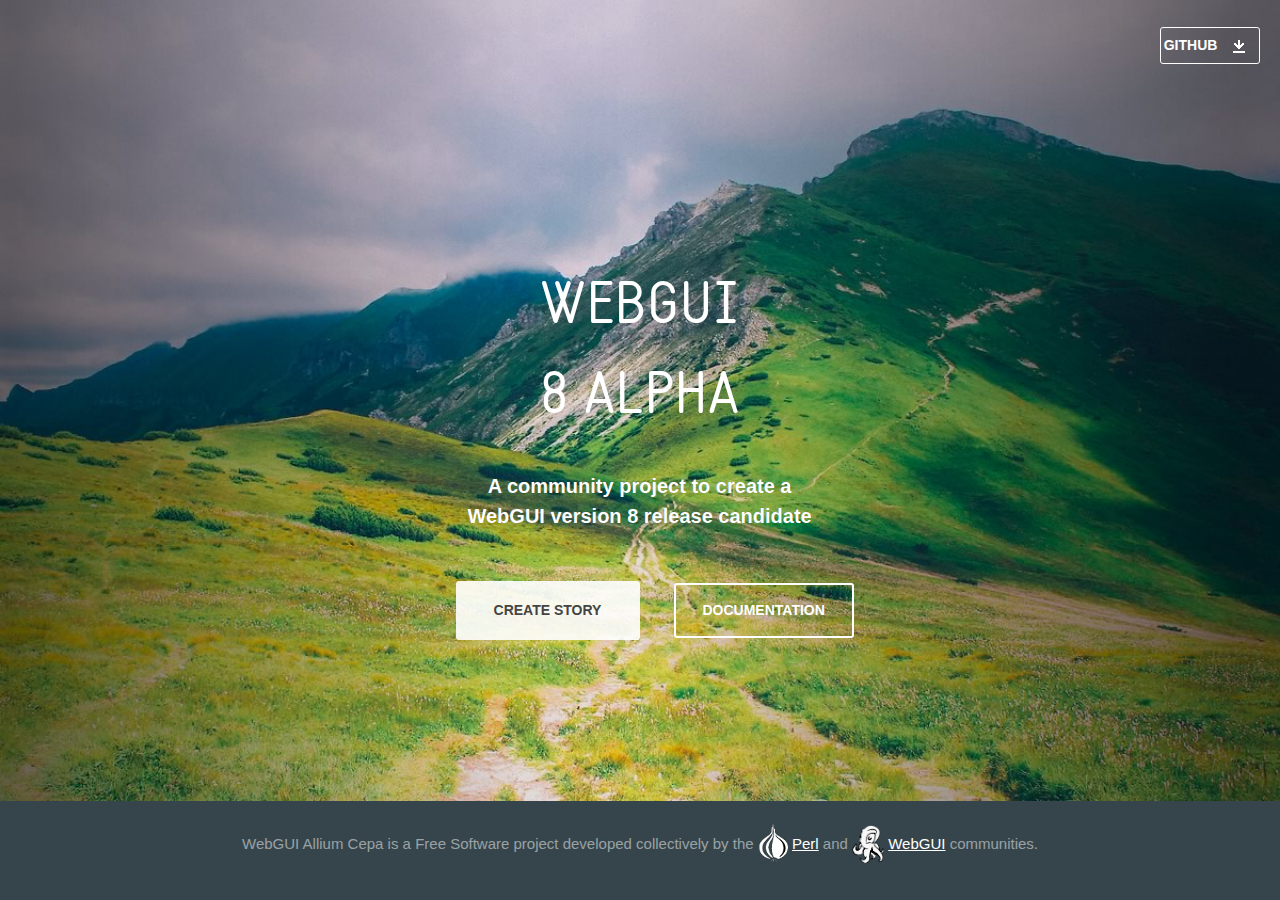
==== commit 3e1ef681: "add webgui logo" ====
--- a/index.html
+++ b/index.html
@@ -45,7 +45,7 @@
       </div>
         <div class="attributions">
         <!-- <h3 class="footer-title">WebGUI Allium Cepa</h3> -->
-        <p class="footer-description"> WebGUI Allium Cepa is an <a href="https://github.com/AlliumCepa/webgui/">open source</a> project developed collectively by the <a href="http://perl.org" class="perl-logo"><span>Perl</span></a> and <a href="http://webgui.org" class="footer-description">WebGUI</a> communities.</p>
+        <p class="footer-description"> WebGUI Allium Cepa is a <!-- <a href="https://github.com/AlliumCepa/webgui/"> --> Free Software <!-- </a> --> project developed collectively by the <a href="http://perl.org" class="perl-logo"></a> <a href="http://perl.org"><span>Perl</span></a> and <a href="http://webgui.org" class="webgui-logo"></a> <a href="http://webgui.org"><span>WebGUI</span></a> communities.</p>
       </div>
         </div>
     </header>
--- a/css/main.css
+++ b/css/main.css
@@ -562,12 +562,23 @@
   display : inline-block;
   position : relative;
   top : -2px;
-  margin-left : 5px;
+  # margin-left : 5px;
   width : 30px;
   height : 39px;
   background : url(../img/onionsm.png) center;
   vertical-align : middle
 }
+
+.webgui-logo {
+  display : inline-block;
+  position : relative;
+  top : -2px;
+  width : 32px;
+  height : 38px;
+  background : url(../img/gooeysm.png) center;
+  vertical-align : middle
+}
+
 
 .footer-logo span {
   display : none
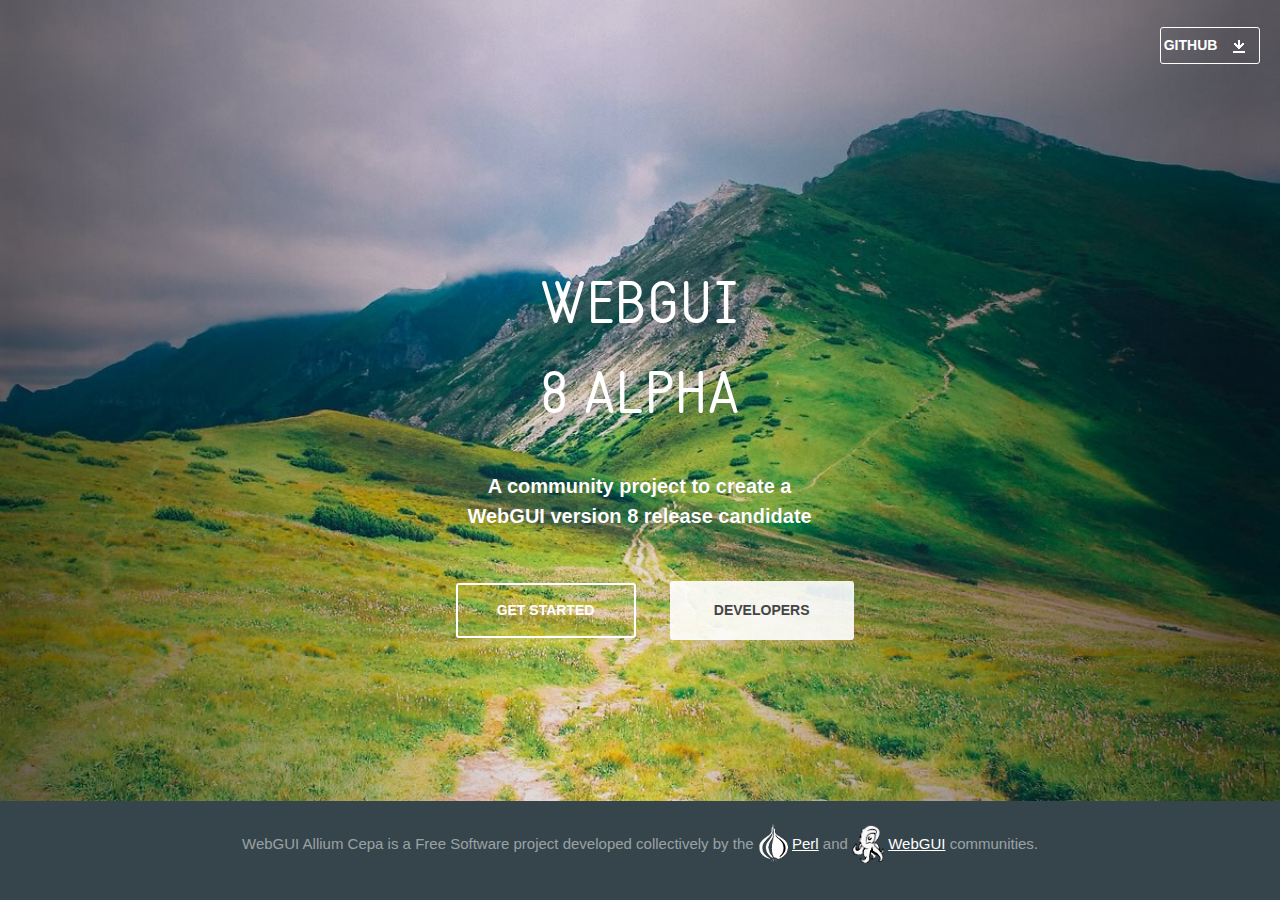
==== commit ae1ee5e6: "new links in the main buttons" ====
--- a/index.html
+++ b/index.html
@@ -6,9 +6,8 @@
 <head>
   <meta charset="utf-8">
   <meta http-equiv="X-UA-Compatible" content="IE=edge">
-  <title>Odyssey.js</title>
+  <title>WebGUI Allium Cepa</title>
   <meta name="viewport" content="width=device-width, initial-scale=1.0">
-  <meta name="description" content="Built for designers, journalist and non-technical people can tell their stories">
   <link rel="canonical" href="index.html">
 
   <link rel="icon" type="image/x-icon" href='favicon.png' />
@@ -23,10 +22,17 @@
 
 <body>
   <div class="offcanvas">
-  <div class="offcanvas-inner">
 
     <header class="header h-valign" id="header">
       <div class="inner h-valigned">
+
+        <!-- 
+widget that triggers the left side menu 
+I broke this somehow
+        <div class="header-inner inner-l h-valign">
+          <a href="#menu" class="header-menu menu-link h-valigned"></a>
+        </div>
+           -->
 
         <div class="header-inner inner-r h-valign">
           <a href="https://github.com/AlliumCepa/webgui/" class="download-link button h-valigned h-valign"><span class="h-valigned hide-mobile">Github</span><span class="h-valigned show-mobile"><i class="i-download"></i></span>
@@ -36,8 +42,8 @@
         <h1 class="site-title">WebGUI 8 Alpha</h1>
         <p class="site-description">A community project to create a<br />WebGUI version 8 release candidate</p>
         <p class="site-links">
-          <a href='sandbox/sandbox.html' class="button button-l button-primary h-valign"><span class="h-valigned">CREATE STORY</span></a>
-          <a href='documentation.1.html' class="button button-l h-valign btn-documentation"><span class="h-valigned">DOCUMENTATION</span></a>
+          <a href="https://github.com/alliumcepa/webgui#the-webgui8-content-management-system" class="button button-l h-valign btn-documentation"><span class="h-valigned">GET STARTED</span></a>
+          <a href="https://github.com/alliumcepa/webgui#community-process" class="button button-l button-primary h-valign"><span class="h-valigned">DEVELOPERS</span></a>
         </p>
 
 
@@ -50,20 +56,23 @@
         </div>
     </header>
 
+<!--
+this doesn't show up until things start scrolling downwards, and maybe we don't want to show it at all
     <nav class="navbar h-valign">
       <div class="inner h-valigned">
         <div class="navbar-inner inner-l h-valign">
-          <a href="http://cartodb.github.io/#menu" class="navbar-menu menu-link h-valigned"></a>
+          <a href="#menu" class="navbar-menu menu-link h-valigned"></a>
         </div>
 
-        <a href="http://cartodb.github.io/" class="navbar-title">ODYSSEY</a>
+        <a href="..........." class="navbar-title">WEBGUI</a>
 
         <div class="navbar-inner inner-r h-valign">
-          <a href="http://github.com/CartoDB/odyssey.js" class="download-link button h-valigned h-valign"><span class="h-valigned hide-mobile">Github</span><span class="h-valigned show-mobile"><i class="i-download"></i></span>
+          <a href="....download link..." class="download-link button h-valigned h-valign"><span class="h-valigned hide-mobile">Github</span><span class="h-valigned show-mobile"><i class="i-download"></i></span>
           </a>
         </div>
       </div>
     </nav>
+  -->
 
     <div class="content">
       <div class="inner">
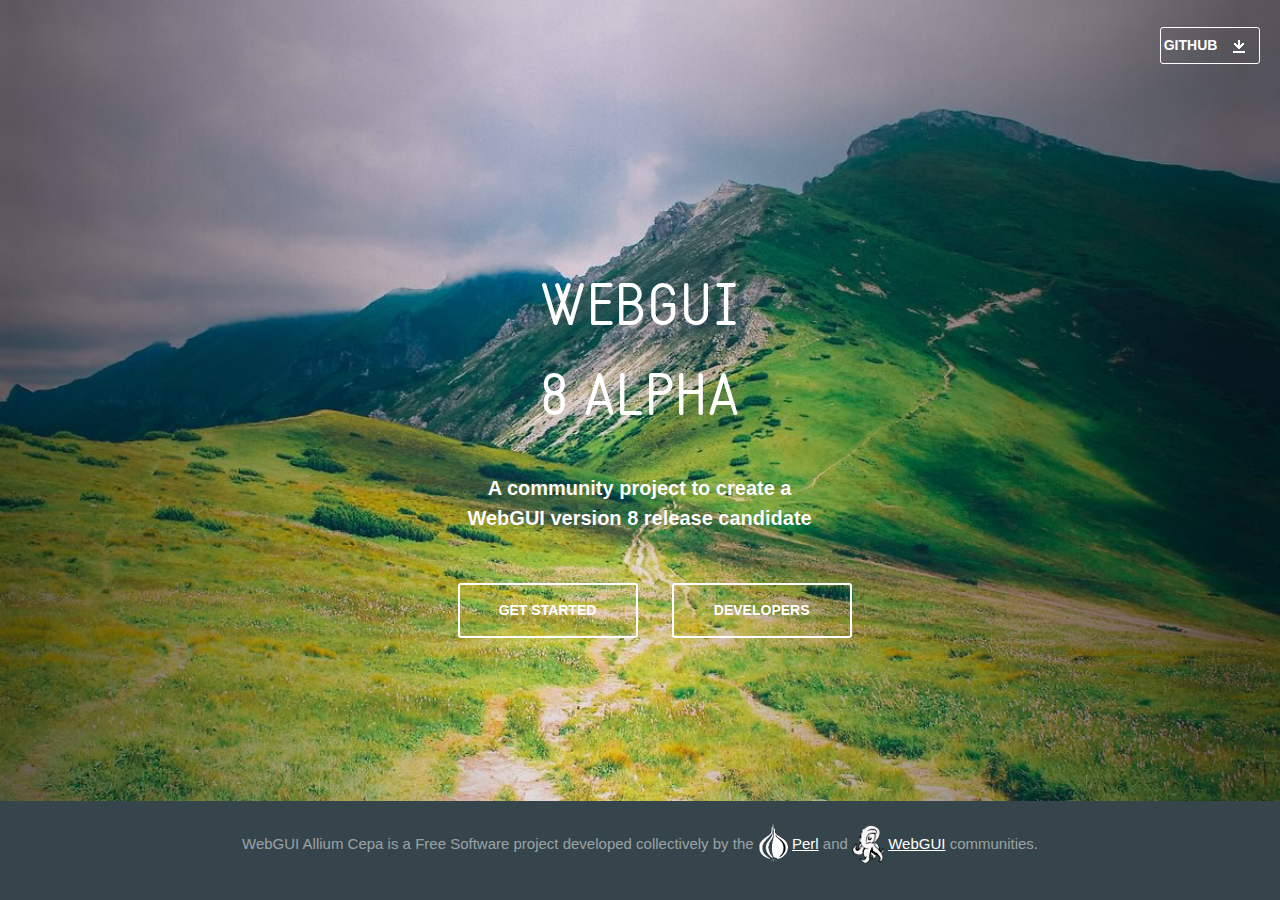
==== commit d0c5bed6: "make the main two buttons match each other" ====
--- a/index.html
+++ b/index.html
@@ -43,7 +43,7 @@
         <p class="site-description">A community project to create a<br />WebGUI version 8 release candidate</p>
         <p class="site-links">
           <a href="https://github.com/alliumcepa/webgui#the-webgui8-content-management-system" class="button button-l h-valign btn-documentation"><span class="h-valigned">GET STARTED</span></a>
-          <a href="https://github.com/alliumcepa/webgui#community-process" class="button button-l button-primary h-valign"><span class="h-valigned">DEVELOPERS</span></a>
+          <a href="https://github.com/alliumcepa/webgui#community-process" class="button button-l h-valign btn-documentation"><span class="h-valigned">DEVELOPERS</span></a>
         </p>
 
 
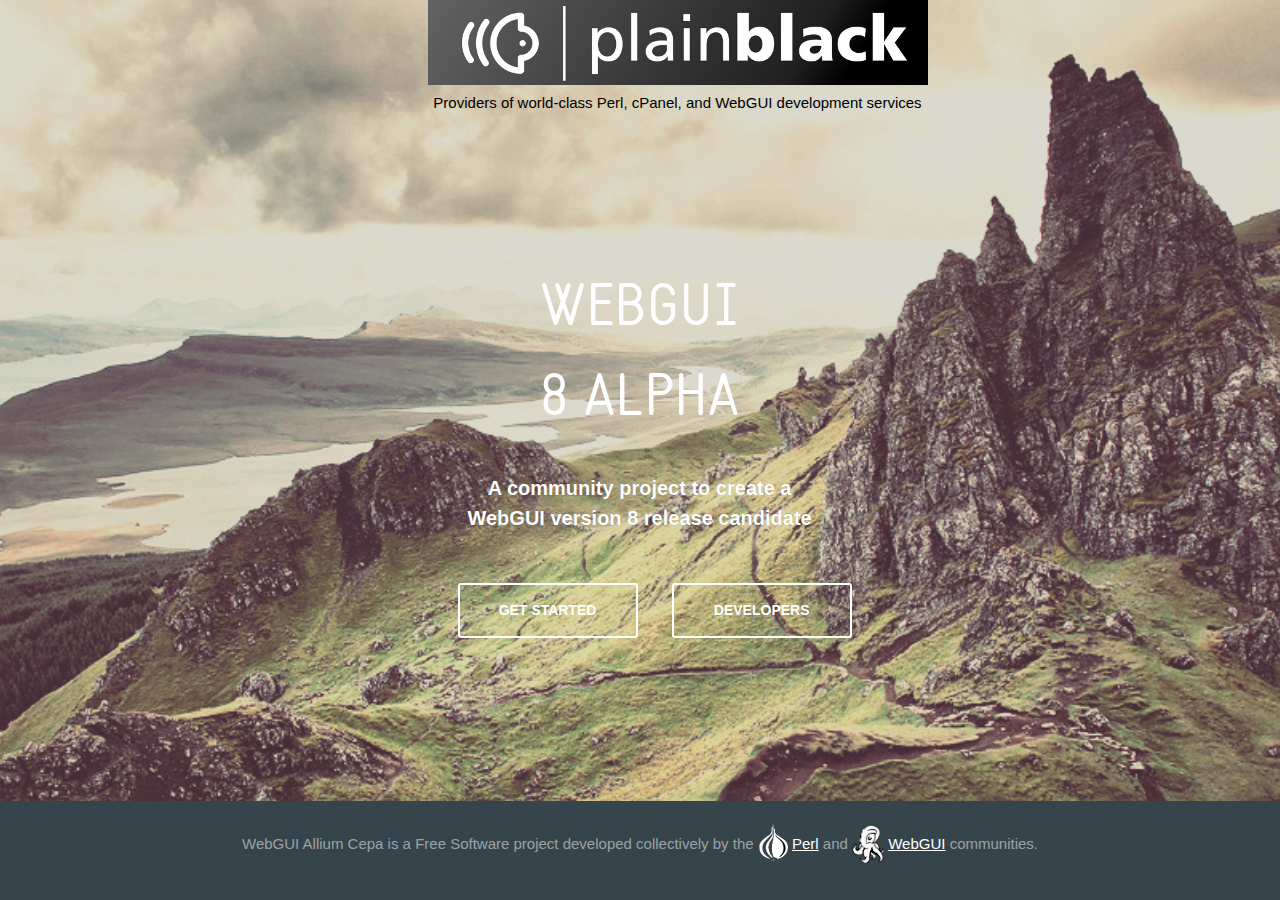
==== commit d768a461: "add a plainblack banner to the top and get rid of the github link" ====
--- a/index.html
+++ b/index.html
@@ -26,6 +26,10 @@
     <header class="header h-valign" id="header">
       <div class="inner h-valigned">
 
+        <div class="header-inner">
+          <a href="http://plainblack.com" style="text-decoration: none;"><img src="plainblackbanner.png"><p style="color: #000; text-decoration: none;">Providers of world-class Perl, cPanel, and WebGUI development services</p></a>
+        </div>
+
         <!-- 
 widget that triggers the left side menu 
 I broke this somehow
@@ -34,10 +38,12 @@
         </div>
            -->
 
+          <!--
         <div class="header-inner inner-r h-valign">
-          <a href="https://github.com/AlliumCepa/webgui/" class="download-link button h-valigned h-valign"><span class="h-valigned hide-mobile">Github</span><span class="h-valigned show-mobile"><i class="i-download"></i></span>
-          </a>
+              <a href="https://github.com/AlliumCepa/webgui/" class="download-link button h-valigned h-valign"><span class="h-valigned hide-mobile">Github</span><span class="h-valigned show-mobile"><i class="i-download"></i></span>
+              </a>
         </div>
+            -->
 
         <h1 class="site-title">WebGUI 8 Alpha</h1>
         <p class="site-description">A community project to create a<br />WebGUI version 8 release candidate</p>
--- a/css/main.css
+++ b/css/main.css
@@ -363,7 +363,9 @@
 .header {
   position : relative;
   height : 600px;
-  background : url(../img/header-bkg.jpg) center;
+  # background : url(../img/rocks.jpg) center;
+  # background : url(../img/craigs.jpg) center;
+  background : url(../img/craigs5.jpg) center;
   color : #fff;
   -webkit-background-size : cover;
   -moz-background-size : cover;
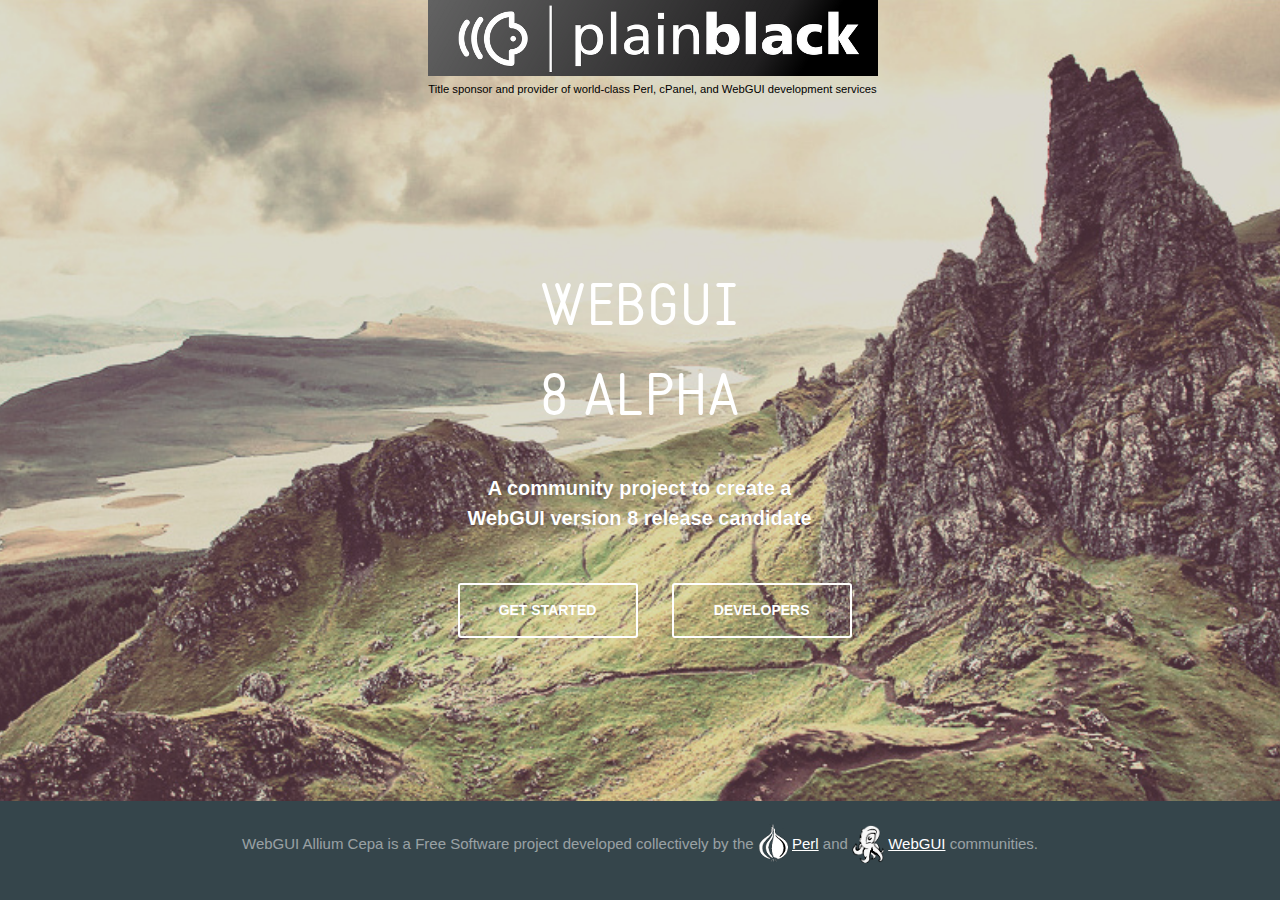
==== commit 1a38dc29: "caption for the plainblack banner and shrink it a bit more" ====
--- a/index.html
+++ b/index.html
@@ -26,8 +26,8 @@
     <header class="header h-valign" id="header">
       <div class="inner h-valigned">
 
-        <div class="header-inner">
-          <a href="http://plainblack.com" style="text-decoration: none;"><img src="plainblackbanner.png"><p style="color: #000; text-decoration: none;">Providers of world-class Perl, cPanel, and WebGUI development services</p></a>
+        <div class="header-inner" style="font-size: 75%;">
+          <a href="http://plainblack.com" style="text-decoration: none;"><img src="plainblackbanner.png"><p style="color: #000; text-decoration: none;">Title sponsor and provider of world-class Perl, cPanel, and WebGUI development services</p></a>
         </div>
 
         <!-- 
